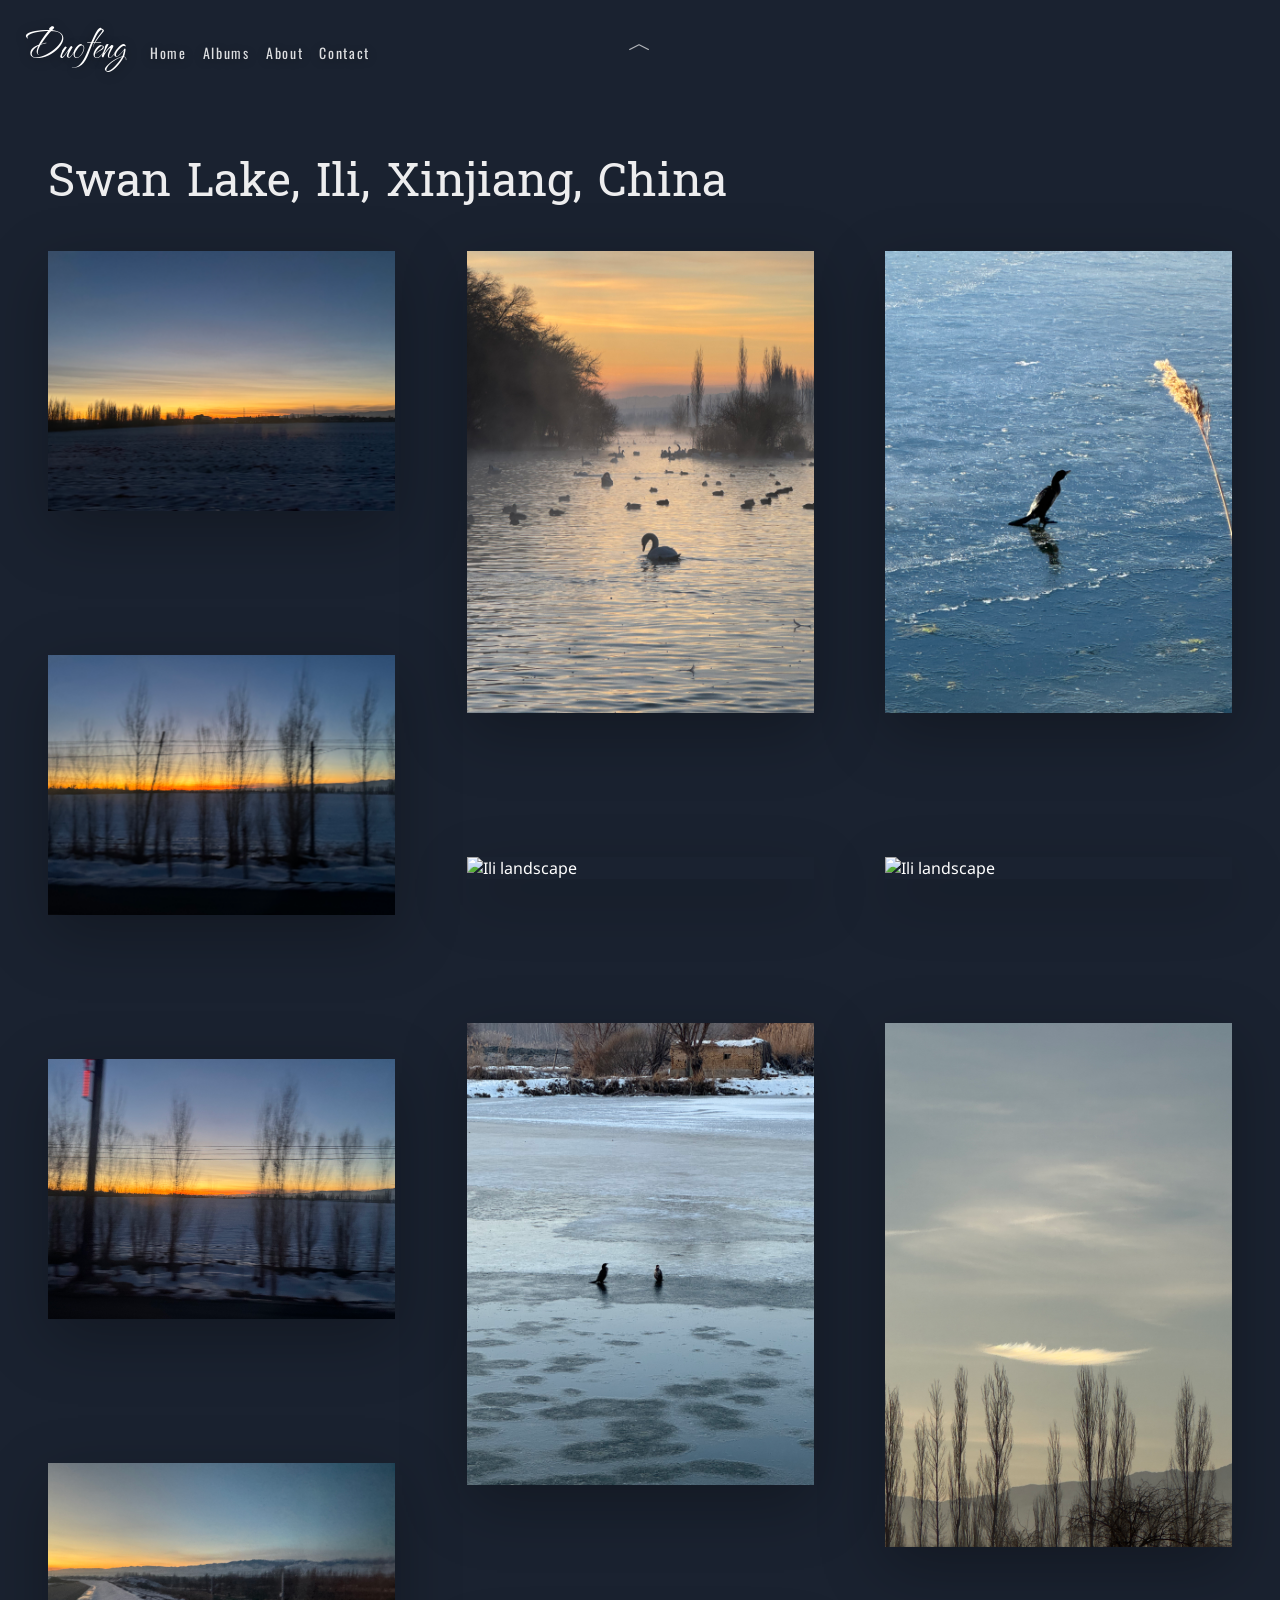
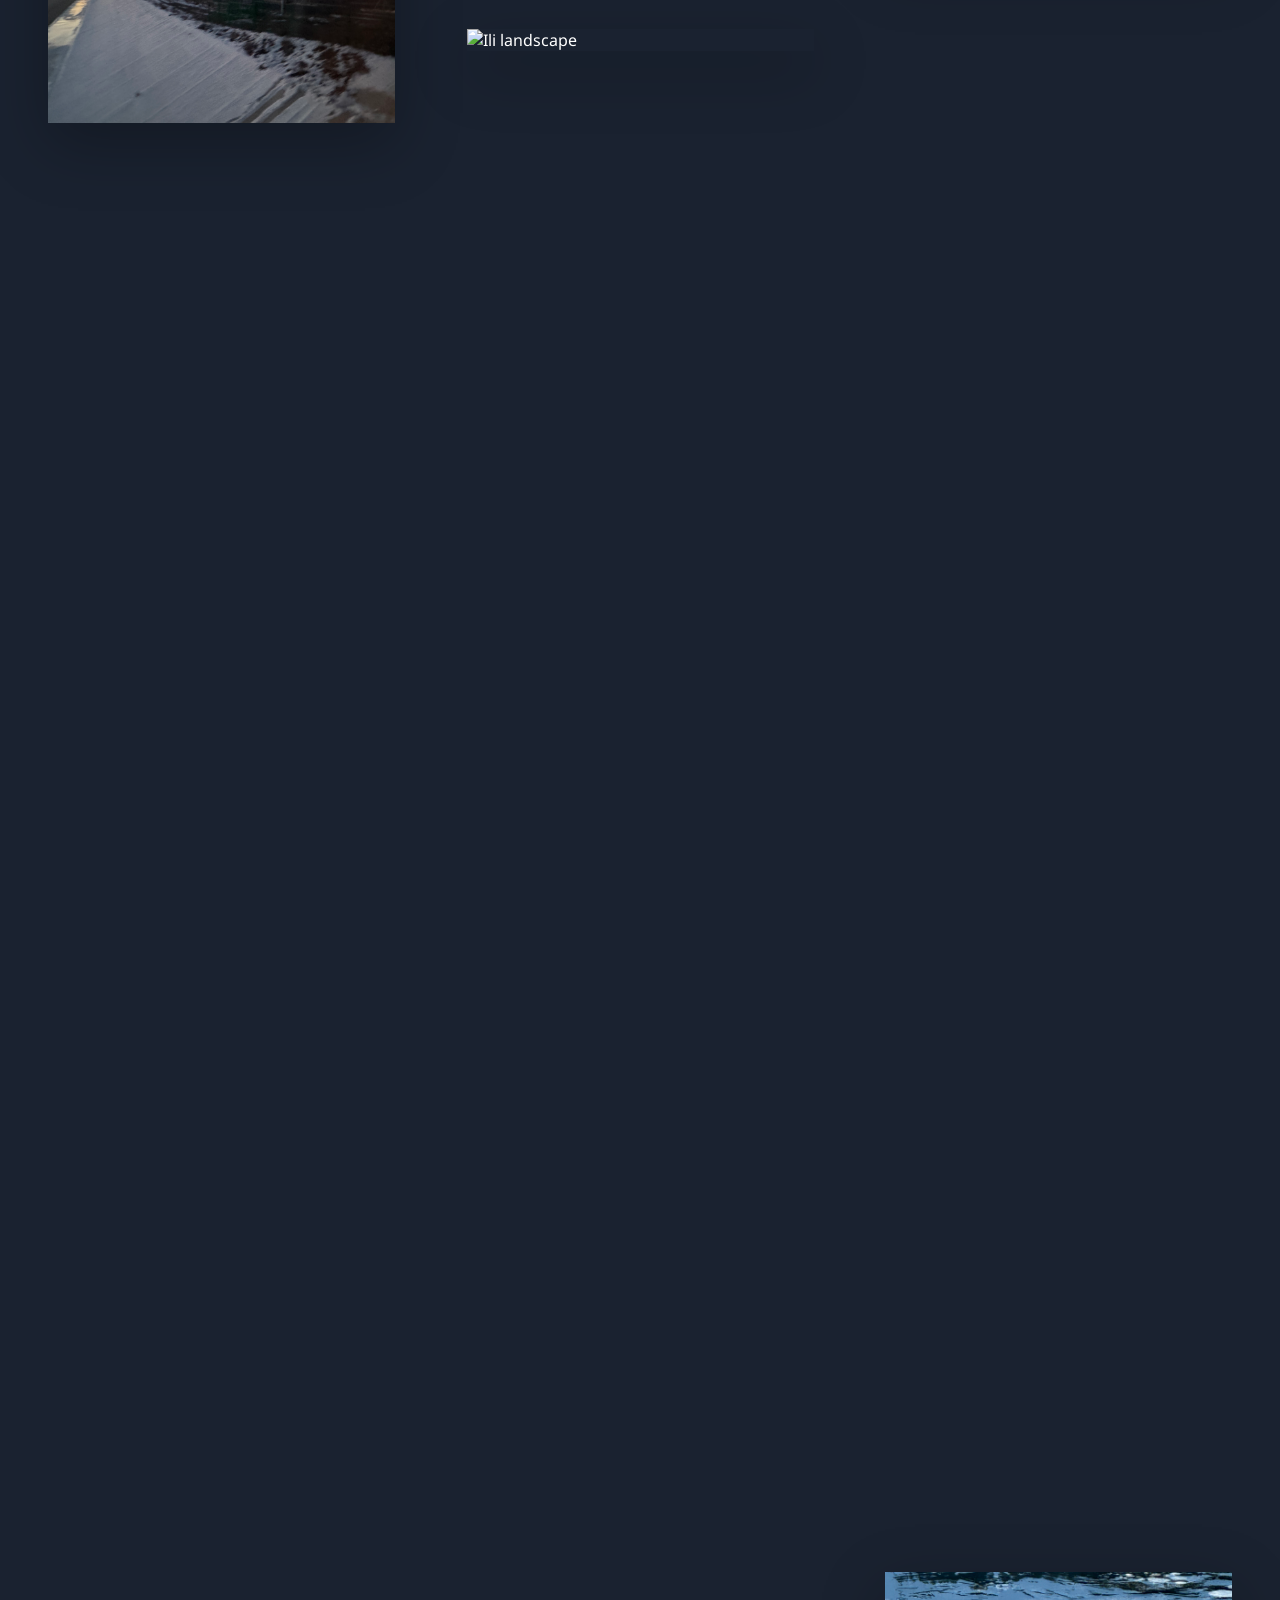
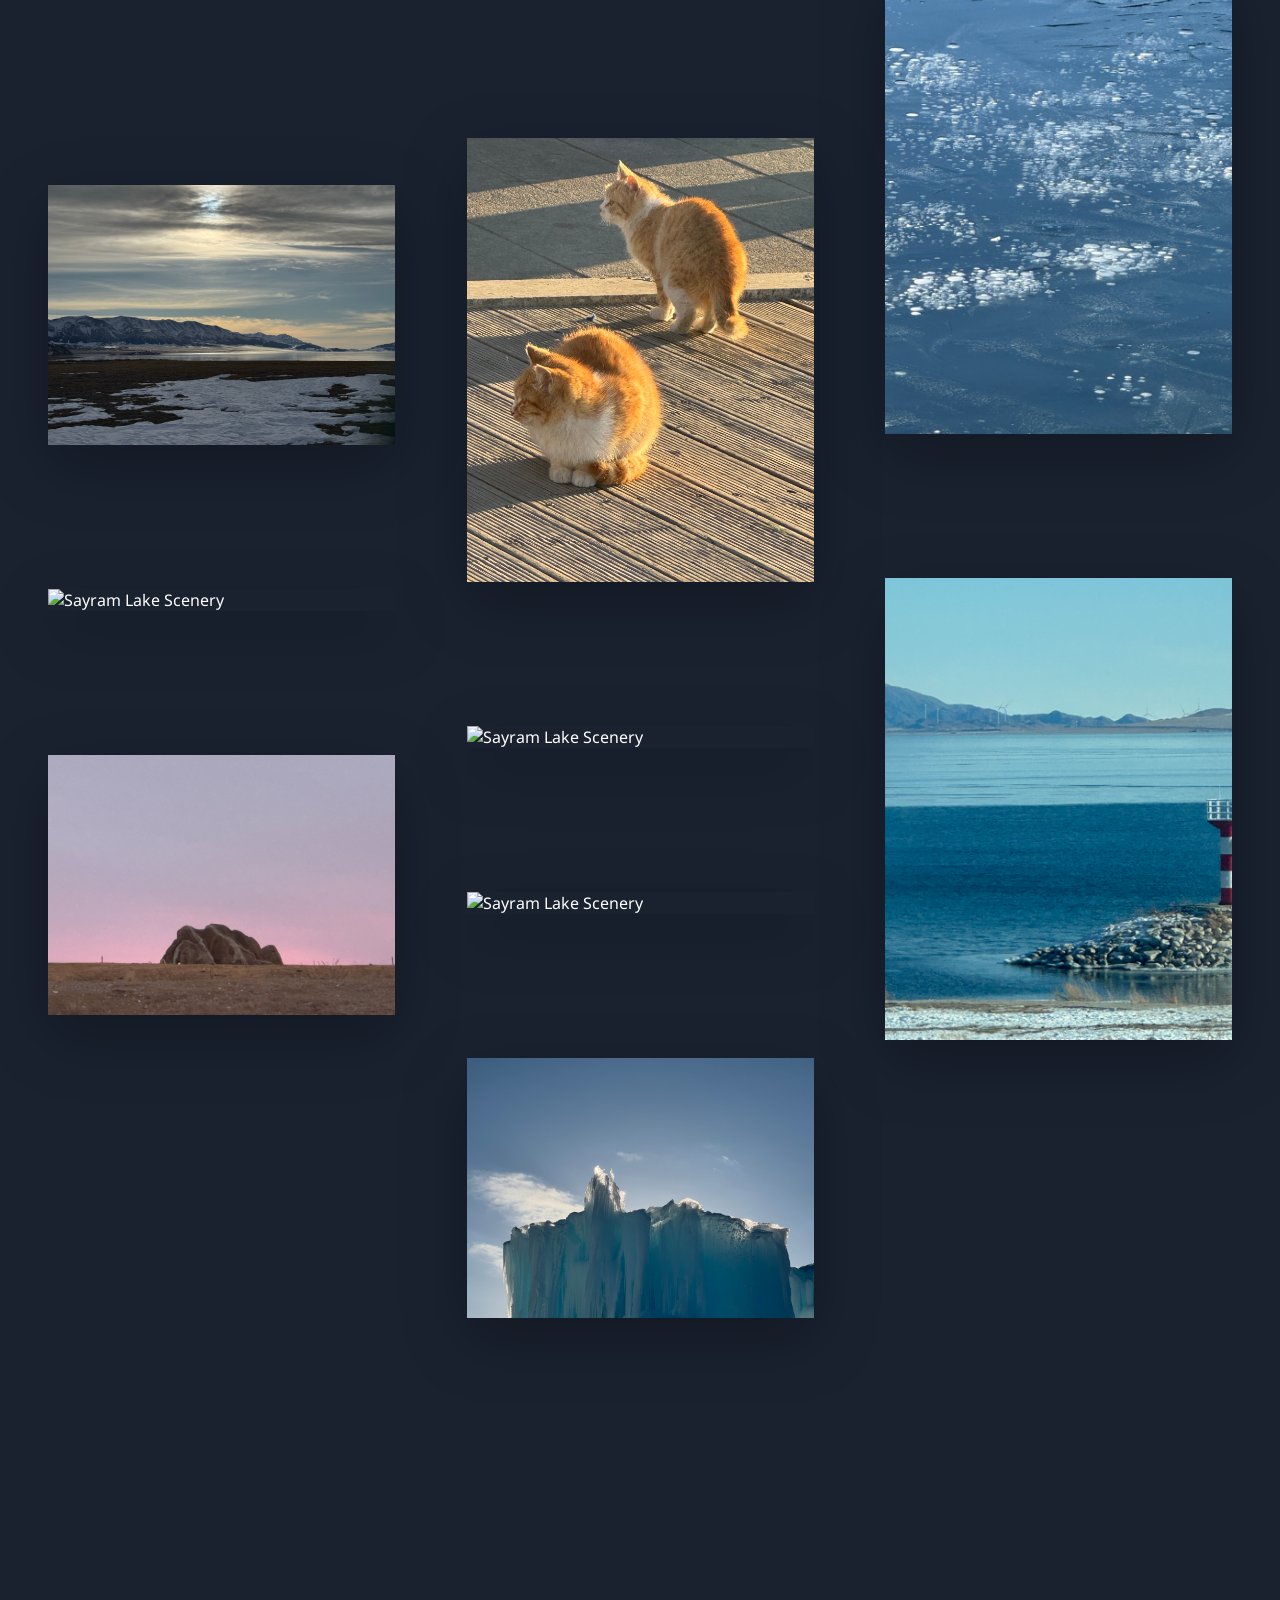
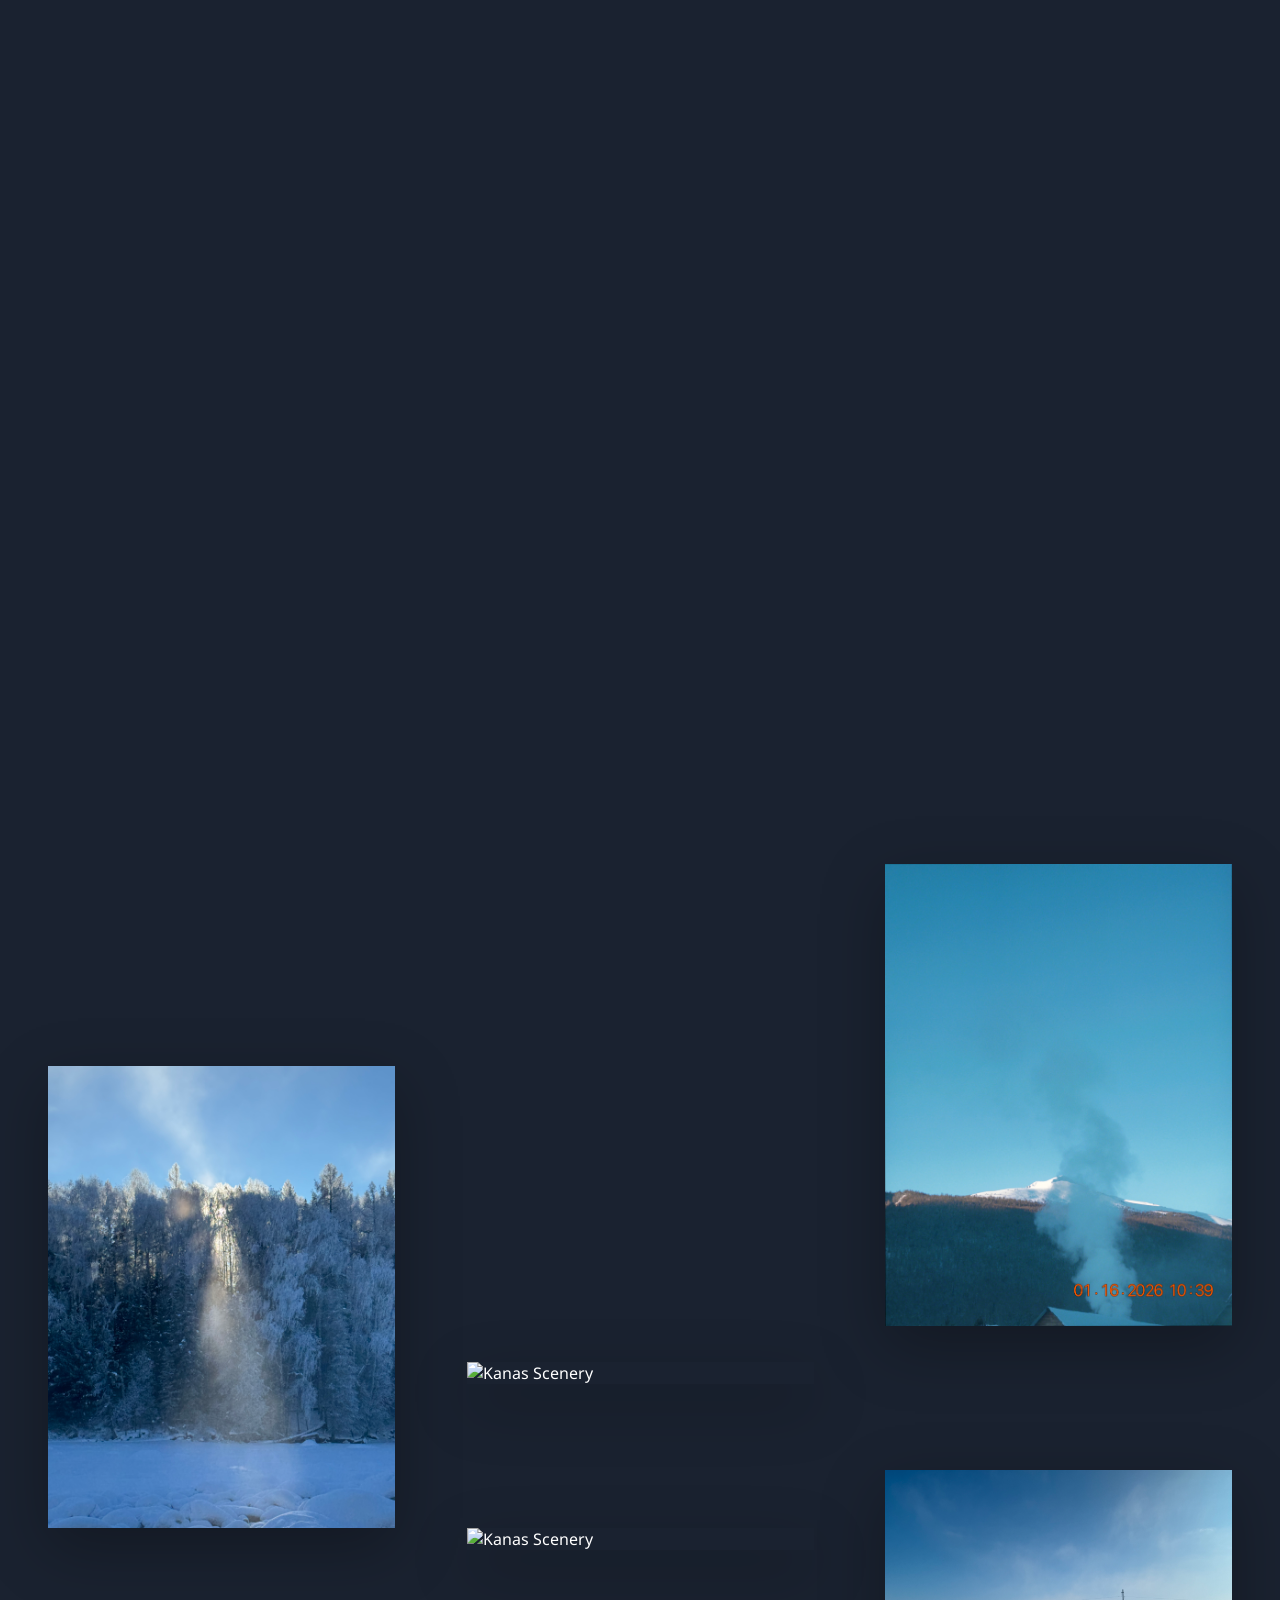
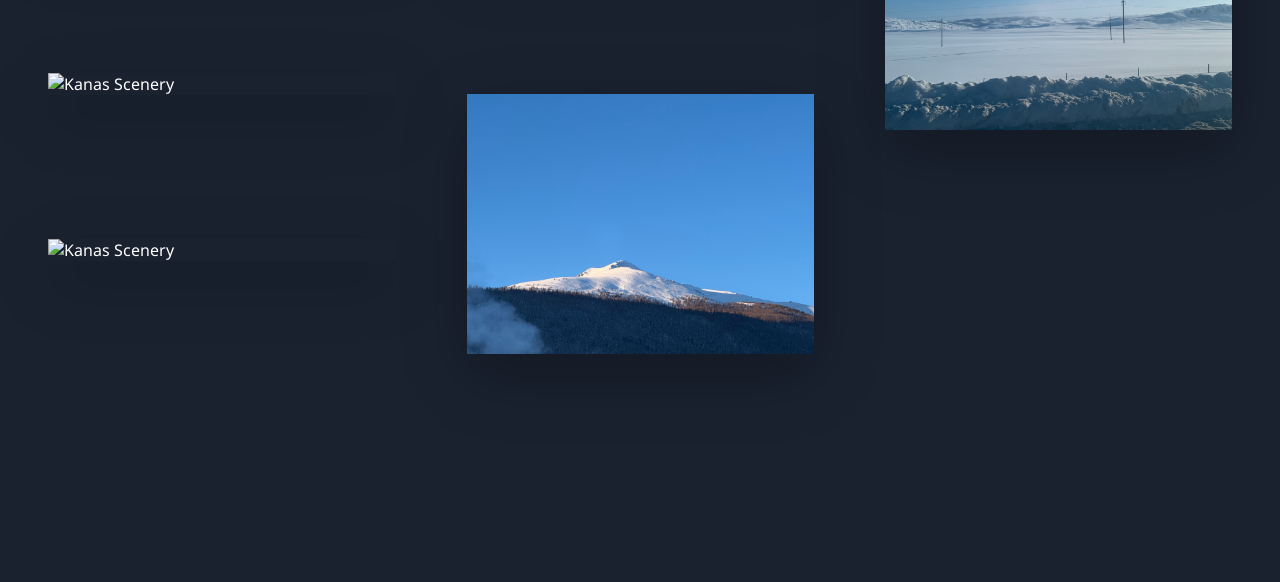
==== location.html @ a826bd67 "first commit" ====
<!DOCTYPE html>
<html lang="en">
<head>
  <meta charset="UTF-8" />
  <meta name="viewport" content="width=device-width, initial-scale=1.0" />
  <title>Location-based Album</title>

  <!-- Fonts -->
  <link rel="preconnect" href="https://fonts.googleapis.com">
  <link rel="preconnect" href="https://fonts.gstatic.com" crossorigin>
  <link href="https://fonts.googleapis.com/css2?family=Gravitas+One&family=Noto+Sans:ital,wght@0,100..900;1,100..900&family=Oswald:wght@200..700&family=Suwannaphum:wght@300;400;700&family=The+Nautigal:wght@400;700&display=swap" rel="stylesheet">

  <!-- CSS -->
  <link rel="stylesheet" href="css/location.css">
</head>

<body class="location-page">

  <!-- Header -->
  <header id="siteHeader">
    <h1 class="logo">
      <a href="index.html">Duofeng</a>
    </h1>

    <nav class="nav" id="nov">
      <a href="index.html">Home</a>

      <div class="nav-item has-dropdown">
        <a href="albums-scenery.html" class="dropdown-toggle" aria-haspopup="true" aria-expanded="false">
          Albums
        </a>
        <div class="dropdown-menu" role="menu">
          <a href="scenery.html" role="menuitem">Scenery-based</a>
          <a href="location.html" role="menuitem">Location-based</a>
        </div>
      </div>

      <a href="about.html">About</a>
      <a href="about.html#contact">Contact</a>
    </nav>

    <!-- Back to top -->
    <button id="backToTop" class="back-to-top" aria-label="Back to top">
        ︿
    </button>

    <!-- Mobile hamburger -->
    <button class="hamburger" id="menuBtn" aria-label="Open menu" aria-expanded="false">
      <span></span><span></span><span></span>
    </button>

    <div class="mobileMenu" id="mobileMenu">
      <a href="index.html">Home</a>
      <a href="scenery.html">Scenery-based Album</a>
      <a href="location.html" class="active">Location-based Album</a>
      <a href="about.html">About</a>
      <a href="about.html#contact">Contact</a>
    </div>
  </header>

  <!-- Main -->
  <main class="location-content">

    <!-- Location 1 -->
    <section class="location-group">
      <h2 class="location-heading reveal">Swan Lake, Ili, Xinjiang, China</h2>

      <div class="location-grid">
        <figure class="location-card reveal">
          <img src="sl/sl0.jpg" alt="Ili landscape">
        </figure>

        <figure class="location-card reveal">
          <img src="sl/sl1.jpg" alt="Ili landscape">
        </figure>

        <figure class="location-card reveal">
          <img src="sl/sl2.jpg" alt="Ili landscape">
        </figure>

        <figure class="location-card reveal">
          <img src="sl/sl3.jpg" alt="Ili landscape">
        </figure>

        <figure class="location-card reveal">
          <img src="sl/sl4.jpg" alt="Ili landscape">
        </figure>

        <figure class="location-card reveal">
          <img src="sl/sl5.jpg" alt="Ili landscape">
        </figure>

        <figure class="location-card reveal">
          <img src="sl/sl6.jpg" alt="Ili landscape">
        </figure>

        <figure class="location-card reveal">
          <img src="sl/sl7.jpg" alt="Ili landscape">
        </figure>

        <figure class="location-card reveal">
          <img src="sl/sl8.jpg" alt="Ili landscape">
        </figure>

        <figure class="location-card reveal">
          <img src="sl/sl9.jpg" alt="Ili landscape">
        </figure>

        <figure class="location-card reveal">
          <img src="sl/sl10.jpg" alt="Ili landscape">
        </figure>
      </div>
    </section>

    <!-- Location 2 -->
    <section class="location-group">
      <h2 class="location-heading reveal">Sayram Lake, Bole, Xinjiang, China</h2>

      <div class="location-grid">
        <figure class="location-card reveal">
          <img src="sayram/s0.jpg" alt="Sayram Lake Scenery">
        </figure>

        <figure class="location-card reveal">
          <img src="sayram/s1.jpg" alt="Sayram Lake Scenery">
        </figure>

        <figure class="location-card reveal">
          <img src="sayram/s2.jpg" alt="Sayram Lake Scenery">
        </figure>

        <figure class="location-card reveal">
          <img src="sayram/s3.jpg" alt="Sayram Lake Scenery">
        </figure>

        <figure class="location-card reveal">
          <img src="sayram/s4.jpg" alt="Sayram Lake Scenery">
        </figure>

        <figure class="location-card reveal">
          <img src="sayram/s5.jpg" alt="Sayram Lake Scenery">
        </figure>

        <figure class="location-card reveal">
          <img src="sayram/s6.jpg" alt="Sayram Lake Scenery">
        </figure>

        <figure class="location-card reveal">
          <img src="sayram/s7.jpg" alt="Sayram Lake Scenery">
        </figure>

        <figure class="location-card reveal">
          <img src="sayram/s8.jpg" alt="Sayram Lake Scenery">
        </figure>

        <figure class="location-card reveal">
          <img src="sayram/s9.jpg" alt="Sayram Lake Scenery">
        </figure>

        <figure class="location-card reveal">
          <img src="sayram/s10.jpg" alt="Sayram Lake Scenery">
        </figure>

        <figure class="location-card reveal">
          <img src="sayram/s11.jpg" alt="Sayram Lake Scenery">
        </figure>

        <figure class="location-card reveal">
          <img src="sayram/s12.jpg" alt="Sayram Lake Scenery">
        </figure>

        <figure class="location-card reveal">
          <img src="sayram/s13.jpg" alt="Sayram Lake Scenery">
        </figure>

        <figure class="location-card reveal">
          <img src="sayram/s14.jpg" alt="Sayram Lake Scenery">
        </figure>

        <figure class="location-card reveal">
          <img src="sayram/s15.jpg" alt="Sayram Lake Scenery">
        </figure>

        <figure class="location-card reveal">
          <img src="sayram/s16.jpg" alt="Sayram Lake Scenery">
        </figure>

        <figure class="location-card reveal">
          <img src="sayram/s17.jpg" alt="Sayram Lake Scenery">
        </figure>

        <figure class="location-card reveal">
          <img src="sayram/s18.jpg" alt="Sayram Lake Scenery">
        </figure>

        <figure class="location-card reveal">
          <img src="sayram/s19.jpg" alt="Sayram Lake Scenery">
        </figure>

      </div>
    </section>

    <!-- Location 3 -->
    <section class="location-group">
      <h2 class="location-heading reveal">Hemu Scenic Area, Altay, Xinjiang, China</h2>

      <div class="location-grid">
        <figure class="location-card reveal">
          <img src="hemu/h0.jpg" alt="Hemu Scenery">
        </figure>

        <figure class="location-card reveal">
          <img src="hemu/h1.jpg" alt="Hemu Scenery">
        </figure>

        <figure class="location-card reveal">
          <img src="hemu/h2.jpg" alt="Hemu Scenery">
        </figure>

        <figure class="location-card reveal">
          <img src="hemu/h3.jpg" alt="Hemu Scenery">
        </figure>

        <figure class="location-card reveal">
          <img src="hemu/h4.jpg" alt="Hemu Scenery">
        </figure>

        <figure class="location-card reveal">
          <img src="hemu/h5.jpg" alt="Hemu Scenery">
        </figure>

        <figure class="location-card reveal">
          <img src="hemu/h6.jpg" alt="Hemu Scenery">
        </figure>

        <figure class="location-card reveal">
          <img src="hemu/h7.jpg" alt="Hemu Scenery">
        </figure>

        <figure class="location-card reveal">
          <img src="hemu/h8.jpg" alt="Hemu Scenery">
        </figure>

        <figure class="location-card reveal">
          <img src="hemu/h9.jpg" alt="Hemu Scenery">
        </figure>

        <figure class="location-card reveal">
          <img src="hemu/h10.jpg" alt="Hemu Scenery">
        </figure>

        <figure class="location-card reveal">
          <img src="hemu/h11.jpg" alt="Hemu Scenery">
        </figure>

        <figure class="location-card reveal">
          <img src="hemu/h12.jpg" alt="Hemu Scenery">
        </figure>

        <figure class="location-card reveal">
          <img src="hemu/h13.jpg" alt="Hemu Scenery">
        </figure>

        <figure class="location-card reveal">
          <img src="hemu/h14.jpg" alt="Hemu Scenery">
        </figure>

      </div>
    </section>

    <!-- Location 4 -->
    <section class="location-group">
      <h2 class="location-heading reveal">Kanas Scenic Area, Altay, Xinjiang, China</h2>

      <div class="location-grid">
        <figure class="location-card reveal">
          <img src="k/k0.jpg" alt="Kanas Scenery">
        </figure>

        <figure class="location-card reveal">
          <img src="k/k1.jpg" alt="Kanas Scenery">
        </figure>

        <figure class="location-card reveal">
          <img src="k/k2.jpg" alt="Kanas Scenery">
        </figure>

        <figure class="location-card reveal">
          <img src="k/k3.jpg" alt="Kanas Scenery">
        </figure>

        <figure class="location-card reveal">
          <img src="k/k4.jpg" alt="Kanas Scenery">
        </figure>

        <figure class="location-card reveal">
          <img src="k/k5.jpg" alt="Kanas Scenery">
        </figure>

        <figure class="location-card reveal">
          <img src="k/k6.jpg" alt="Kanas Scenery">
        </figure>

        <figure class="location-card reveal">
          <img src="k/k7.jpg" alt="Kanas Scenery">
        </figure>

        <figure class="location-card reveal">
          <img src="k/k8.jpg" alt="Kanas Scenery">
        </figure>

        <figure class="location-card reveal">
          <img src="k/k9.jpg" alt="Kanas Scenery">
        </figure>

        <figure class="location-card reveal">
          <img src="k/k10.jpg" alt="Kanas Scenery">
        </figure>

        <figure class="location-card reveal">
          <img src="k/k11.jpg" alt="Kanas Scenery">
        </figure>

        <figure class="location-card reveal">
          <img src="k/k12.jpg" alt="Kanas Scenery">
        </figure>

        <figure class="location-card reveal">
          <img src="k/k13.jpg" alt="Kanas Scenery">
        </figure>

        <figure class="location-card reveal">
          <img src="k/k14.jpg" alt="Kanas Scenery">
        </figure>

        <figure class="location-card reveal">
          <img src="k/k15.jpg" alt="Kanas Scenery">
        </figure>

        <figure class="location-card reveal">
          <img src="k/k16.jpg" alt="Kanas Scenery">
        </figure>

        <figure class="location-card reveal">
          <img src="k/k17.jpg" alt="Kanas Scenery">
        </figure>

        <figure class="location-card reveal">
          <img src="k/k18.jpg" alt="Kanas Scenery">
        </figure>

        <figure class="location-card reveal">
          <img src="k/k19.jpg" alt="Kanas Scenery">
        </figure>

      </div>
    </section>

  </main>

  <script>
    // Albums dropdown (desktop click)
    const albumsToggle = document.querySelector("#nov .has-dropdown .dropdown-toggle");
    const albumsItem = document.querySelector("#nov .has-dropdown");

    if (albumsToggle && albumsItem){
      albumsToggle.addEventListener("click", (e) => {
        e.preventDefault();
        e.stopPropagation();
        albumsItem.classList.toggle("open");
        albumsToggle.setAttribute(
          "aria-expanded",
          albumsItem.classList.contains("open") ? "true" : "false"
        );
      });

      const menu = albumsItem.querySelector(".dropdown-menu");
      if (menu) menu.addEventListener("click", (e) => e.stopPropagation());

      document.addEventListener("click", () => {
        albumsItem.classList.remove("open");
        albumsToggle.setAttribute("aria-expanded", "false");
      });

      document.addEventListener("keydown", (e) => {
        if (e.key === "Escape"){
          albumsItem.classList.remove("open");
          albumsToggle.setAttribute("aria-expanded", "false");
        }
      });

      const header = document.getElementById("siteHeader");

        let lastScroll = window.scrollY;

        window.addEventListener("scroll", () => {

        const currentScroll = window.scrollY;

        if(currentScroll > lastScroll && currentScroll > 80){
            header.classList.add("is-hidden");
        }else{
            header.classList.remove("is-hidden");
        }

        lastScroll = currentScroll;

        });
    }

    // Mobile hamburger
    const menuBtn = document.getElementById("menuBtn");
    const mobileMenu = document.getElementById("mobileMenu");

    function closeMobileMenu(){
      if (!mobileMenu) return;
      mobileMenu.classList.remove("is-open");
      if (menuBtn) menuBtn.setAttribute("aria-expanded", "false");
    }

    if (menuBtn && mobileMenu){
      menuBtn.addEventListener("click", (e) => {
        e.stopPropagation();
        const open = mobileMenu.classList.toggle("is-open");
        menuBtn.setAttribute("aria-expanded", open ? "true" : "false");
      });

      mobileMenu.addEventListener("click", (e) => e.stopPropagation());

      document.addEventListener("click", closeMobileMenu);

      document.addEventListener("keydown", (e) => {
        if (e.key === "Escape") closeMobileMenu();
      });
    }

    // Reveal on scroll
    const reveals = document.querySelectorAll(".reveal");

    const observer = new IntersectionObserver((entries) => {
      entries.forEach(entry => {
        if (entry.isIntersecting){
          entry.target.classList.add("is-visible");
          observer.unobserve(entry.target);
        }
      });
    }, {
      threshold: 0.12
    });

    reveals.forEach(item => observer.observe(item));

    // Mobile: hide header on scroll down, show on scroll up
    const header = document.getElementById("siteHeader");
    let lastY = window.scrollY;
    let ticking = false;

    function handleScroll(){
      const isMobile = window.matchMedia("(max-width: 768px)").matches;
      if (!isMobile || !header) return;

      const y = window.scrollY;
      const goingDown = y > lastY;

      if (goingDown && y > 20){
        header.classList.add("is-hidden");
        closeMobileMenu();
      } else {
        header.classList.remove("is-hidden");
      }

      lastY = y;
    }

    window.addEventListener("scroll", () => {
      if (!ticking){
        window.requestAnimationFrame(() => {
          handleScroll();
          ticking = false;
        });
        ticking = true;
      }
    }, { passive: true });

    const backToTopBtn = document.getElementById("backToTop");

    if (backToTopBtn){
    backToTopBtn.addEventListener("click", () => {
        window.scrollTo({
        top: 0,
        behavior: "smooth"
        });
    });
    }
  </script>

</body>
</html>
---- css/location.css ----
/* RESET */
*{
  margin:0;
  padding:0;
  box-sizing:border-box;
}

html, body{
  height:100%;
}

html{
  scroll-behavior:smooth;
}

/* PAGE */
body.location-page{
  background:#1a2230;
  color:#fff;
  font-family:"Noto Sans", sans-serif;
}

/* HEADER */
#siteHeader{
  position: fixed;
  top: 0;
  left: 0;
  right: 0;
  z-index: 20;

  display: flex;
  align-items: center;
  gap: 24px;

  padding: 24px 24px 18px 24px;   
  background: #1a2230;

  color:#fff;
  text-shadow:0 2px 12px rgba(0,0,0,.45);

  transition: transform .35s ease, opacity .35s ease;

  position: fixed;
}

#siteHeader.is-hidden{
  transform: translateY(-120%);
  opacity: 0;
  pointer-events: none;
}

.logo{
  font-family:"The Nautigal", cursive;
  font-size:44px;
  font-weight:400;
  line-height:1;
}

.logo a{
  color: inherit;
  text-decoration: none;
}

#nov{
  display:flex;
  gap:16px;
  font-family:"Oswald", sans-serif;
  font-size:14px;
  letter-spacing:.12em;
  transform: translateY(6px);
  align-items:center;
}

#nov a{
  color:#fff;
  text-decoration:none;
  opacity:.85;
  text-shadow:0 2px 12px rgba(0,0,0,.45);
}

#nov a:hover{
  opacity:1;
  text-decoration:underline;
}


.back-to-top{
  position: absolute;
  left: 50%;
  top: 50%;
  transform: translate(-50%, -50%);

  background: transparent;
  border: none;
  color: rgba(255,255,255,.88);

  font-size: 24px;
  line-height: 1;
  cursor: pointer;

  opacity: .75;
  transition: opacity .25s ease, transform .25s ease;
}

.back-to-top:hover{
  opacity: 1;
  transform: translate(-50%, -50%) translateY(-2px);
}




/* dropdown */
#nov .nav-item{
  position:relative;
}

#nov .dropdown-menu{
  display:none;
  position:absolute;
  top:calc(100% + 10px);
  left:0;

  min-width:190px;
  padding:10px 12px;
  border-radius:14px;

  background:rgba(0,0,0,.45);
  backdrop-filter:blur(10px);
  box-shadow:0 10px 30px rgba(0,0,0,.35);

  z-index:50;
}

#nov .dropdown-menu a{
  display:block;
  padding:10px 8px;
  color:rgba(255,255,255,.92);
  text-decoration:none;
  font-family:"Oswald", sans-serif;
  letter-spacing:.08em;
  font-size:14px;
}

#nov .dropdown-menu a:hover{
  text-decoration:underline;
}

#nov .has-dropdown.open .dropdown-menu{
  display:block;
}

/* MAIN CONTENT */
.location-content{
  width:min(1400px, calc(100% - 96px));
  margin:0 auto;
  padding-top:140px;
  padding-bottom:90px;
}

.location-group{
  margin-bottom:100px;
}

.location-heading{
  font-family:"Suwannaphum", serif;
  font-size:46px;
  font-weight:400;
  color:rgba(255,255,255,.92);
  margin-bottom:28px;
}

/* grid */
.location-grid{
  column-count: 3;
  column-gap: 72px;
}

.location-card{
  break-inside: avoid;
  margin-bottom: 144px;
  width: 100%;
}

.location-card img{
  width: 100%;
  height: auto;
  display: block;
  box-shadow: 0 20px 60px rgba(0,0,0,.28);
}

/* REVEAL ANIMATION */
.reveal{
  opacity:0;
  transform:translateY(28px);
  transition: opacity .75s ease, transform .75s ease;
  will-change:opacity, transform;
}

.reveal.is-visible{
  opacity:1;
  transform:translateY(0);
}

/* MOBILE MENU*/
.hamburger{
  display:none;
}

.mobileMenu{
  display:none;
}

/* MOBILE */
@media (max-width:768px){

  #siteHeader{
    top:0;
    left:0;
    right:0;
    padding:16px 18px;
    background:#1a2230;

    display:flex;
    justify-content:space-between;
    align-items:center;

    z-index:50;
  }

  #nov{
    display:none;
  }

  .hamburger{
    display:flex;
    flex-direction:column;
    justify-content:center;
    align-items:center;

    width:44px;
    height:44px;
    background:transparent;
    border:0;
    padding:0;
    margin:0;
    cursor:pointer;
    flex-shrink:0;
  }

  .hamburger span{
    display:block;
    width:28px;
    height:2px;
    margin:5px 0;
    background:rgba(255,255,255,.92);
    border-radius:2px;
  }

  .mobileMenu{
    position:absolute;
    top:76px;
    right:18px;

    min-width:220px;
    padding:14px 16px;
    border-radius:18px;

    background:rgba(0,0,0,.48);
    backdrop-filter:blur(10px);
    box-shadow:0 10px 30px rgba(0,0,0,.35);

    display:none;
    z-index:40;
  }

  .mobileMenu.is-open{
    display:block;
  }

  .mobileMenu a{
    display:block;
    padding:12px 8px;
    color:rgba(255,255,255,.92);
    text-decoration:none;
    font-family:"Oswald", sans-serif;
    letter-spacing:.08em;
    font-size:14px;
  }

  .location-content{
    width:min(88vw, 540px);
    padding-top:110px;
    padding-bottom:64px;
  }

  .location-group{
    margin-bottom:72px;
  }

  .location-heading{
    font-size:34px;
    margin-bottom:18px;
  }

  .location-grid{
  column-count: 1;
  column-gap: 0;
}

.location-card{
  margin-bottom: 24px;
}

  .location-card img{
    box-shadow:0 14px 40px rgba(0,0,0,.24);
  }
}

/* REDUCED MOTION */
@media (prefers-reduced-motion: reduce){
  .reveal{
    opacity:1 !important;
    transform:none !important;
    transition:none !important;
  }
}
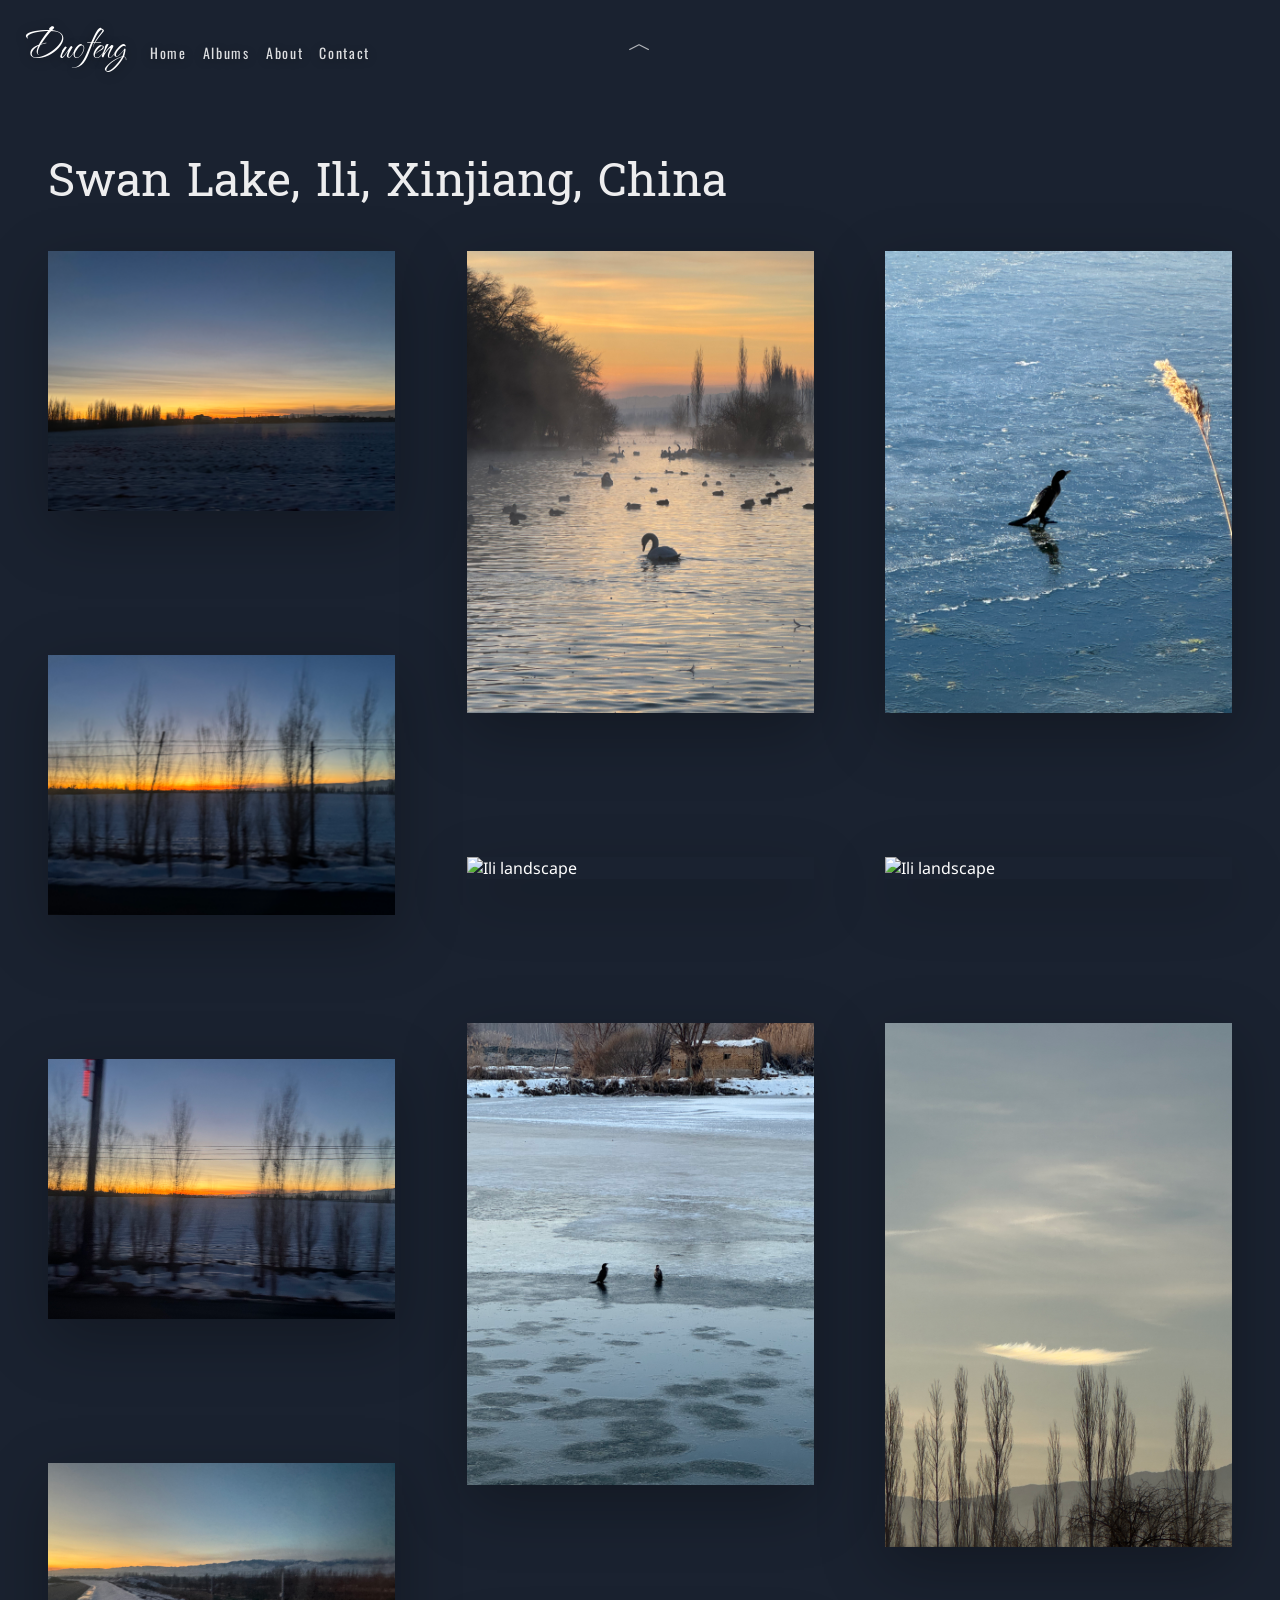
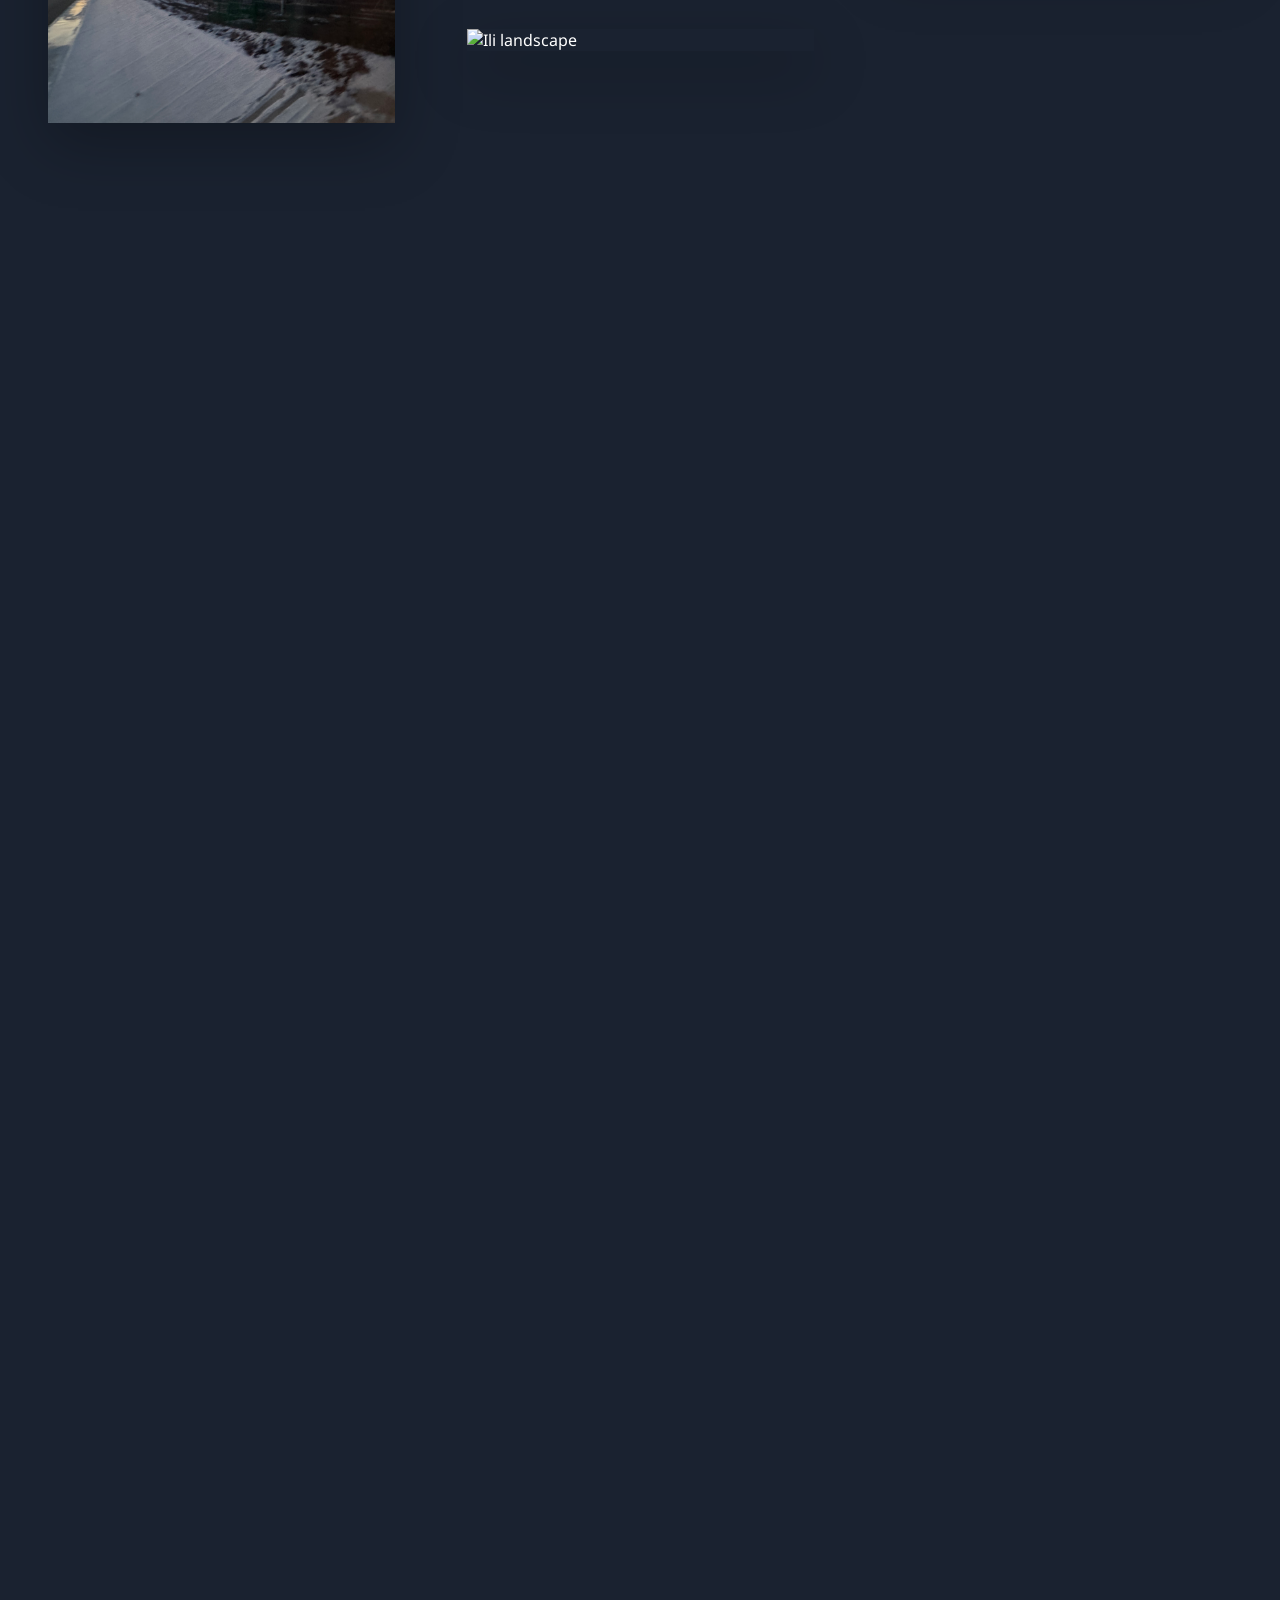
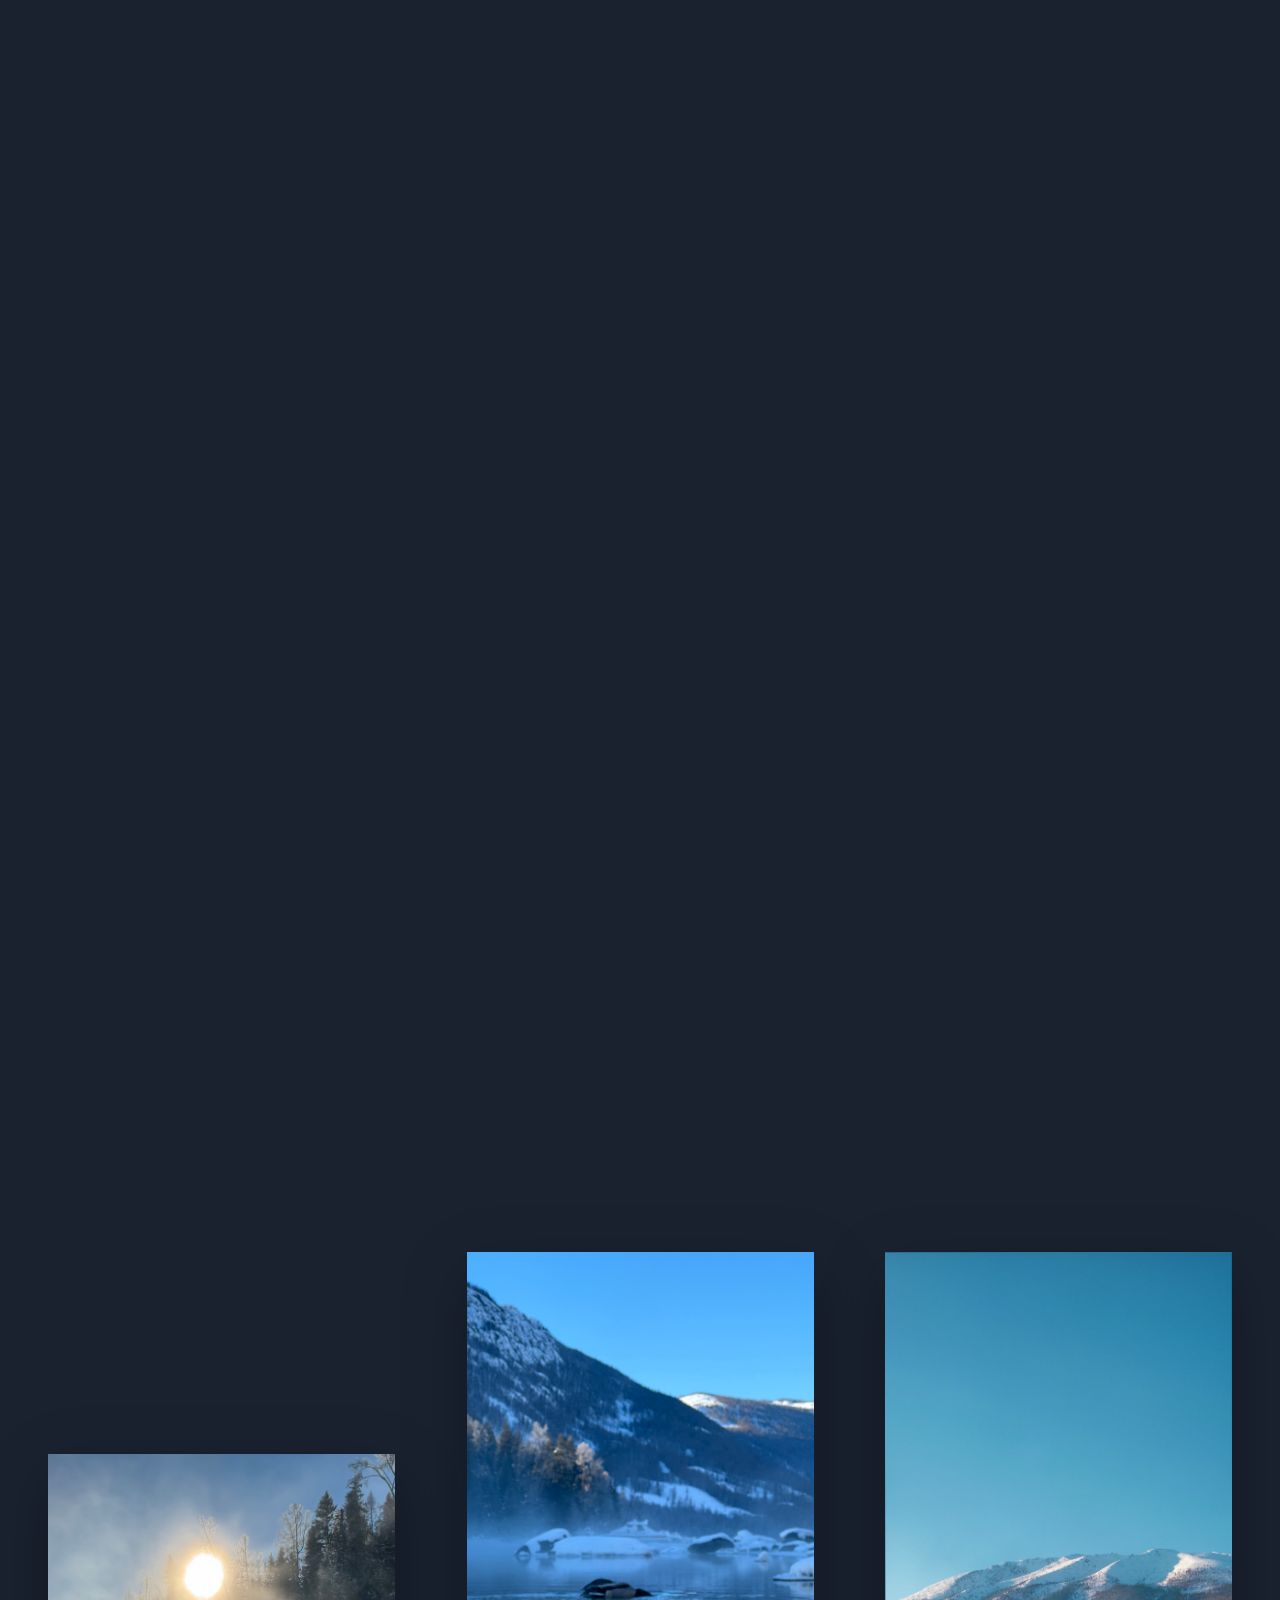
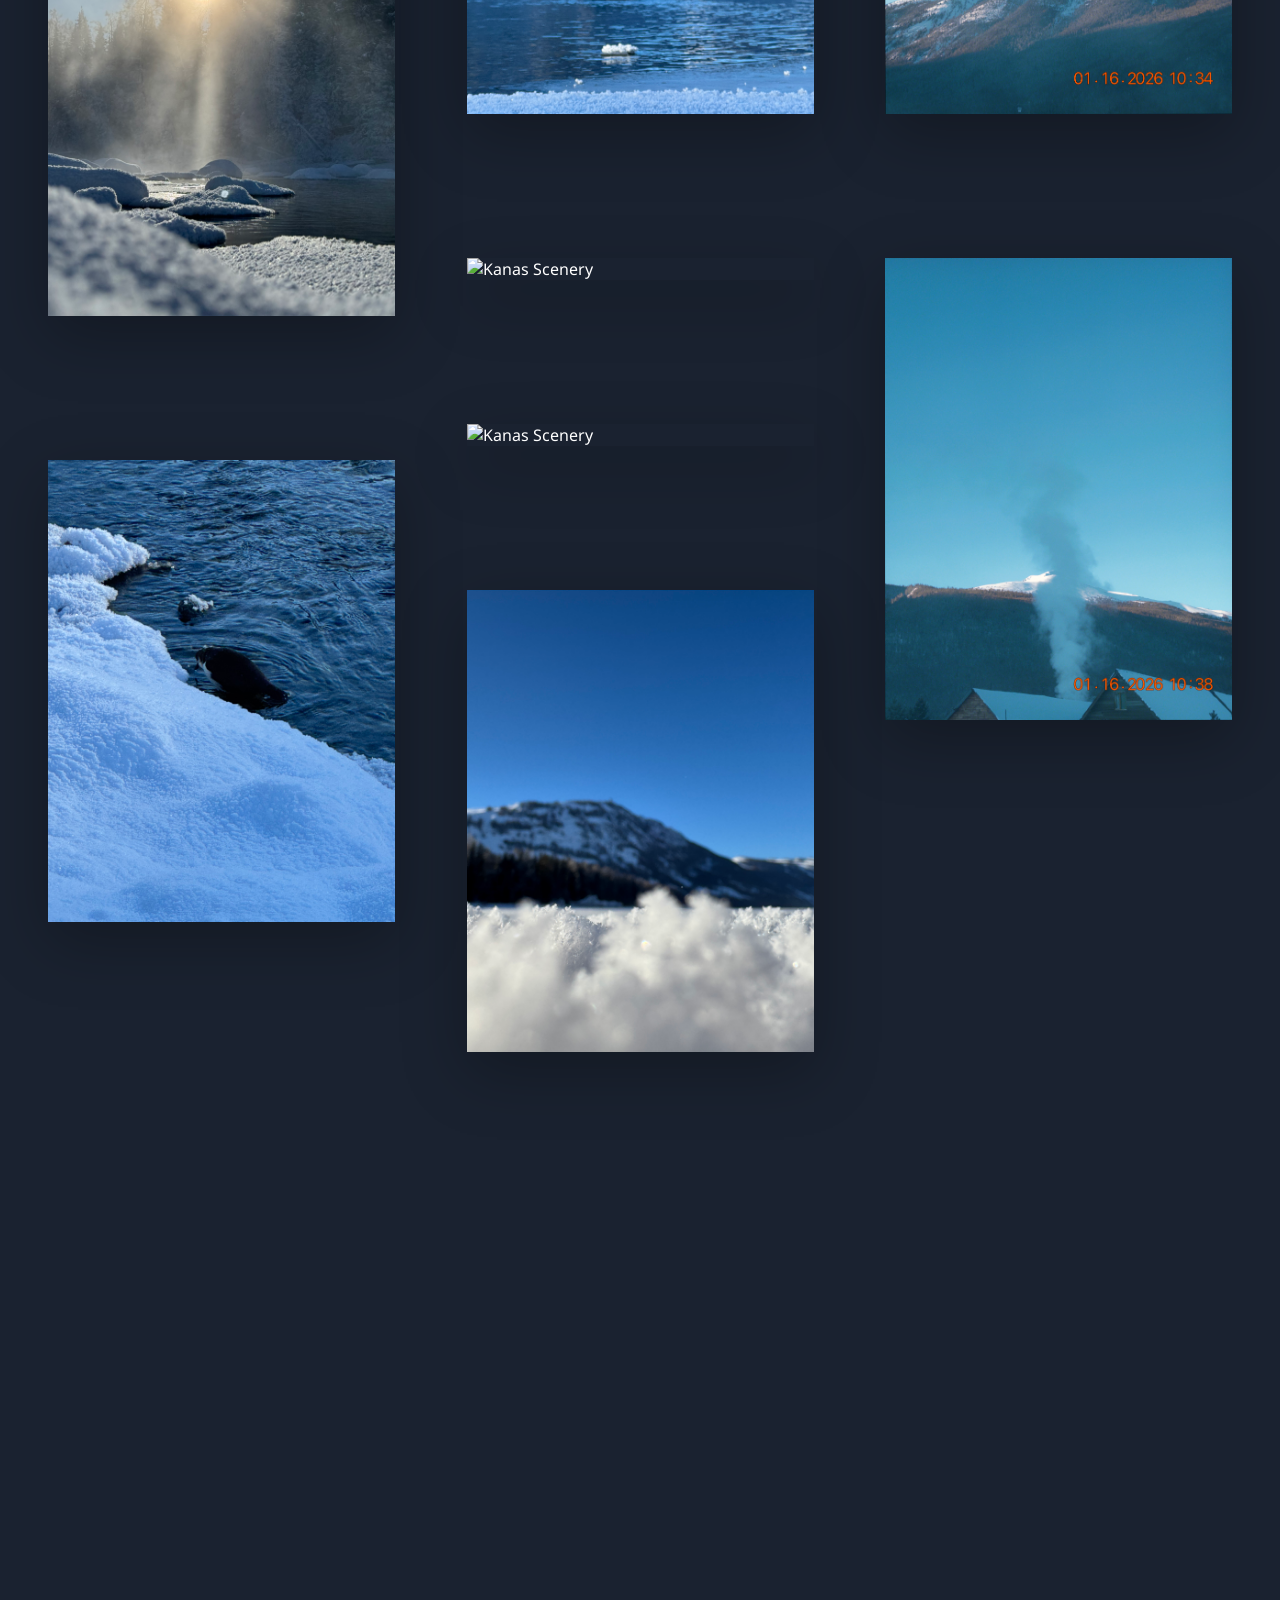
==== commit 009efa41: "update website" ====
--- a/location.html
+++ b/location.html
@@ -83,7 +83,7 @@
         </figure>
 
         <figure class="location-card reveal">
-          <img src="sl/sl4.jpg" alt="Ili landscape">
+          <img src="sl/sl4.jpg" alt="Ili landscape" loading="lazy">
         </figure>
 
         <figure class="location-card reveal">
@@ -95,7 +95,7 @@
         </figure>
 
         <figure class="location-card reveal">
-          <img src="sl/sl7.jpg" alt="Ili landscape">
+          <img src="sl/sl7.jpg" alt="Ili landscape" loading="lazy">
         </figure>
 
         <figure class="location-card reveal">
@@ -107,7 +107,7 @@
         </figure>
 
         <figure class="location-card reveal">
-          <img src="sl/sl10.jpg" alt="Ili landscape">
+          <img src="sl/sl10.jpg" alt="Ili landscape" loading="lazy">
         </figure>
       </div>
     </section>
@@ -118,83 +118,83 @@
 
       <div class="location-grid">
         <figure class="location-card reveal">
-          <img src="sayram/s0.jpg" alt="Sayram Lake Scenery">
-        </figure>
-
-        <figure class="location-card reveal">
-          <img src="sayram/s1.jpg" alt="Sayram Lake Scenery">
-        </figure>
-
-        <figure class="location-card reveal">
-          <img src="sayram/s2.jpg" alt="Sayram Lake Scenery">
-        </figure>
-
-        <figure class="location-card reveal">
-          <img src="sayram/s3.jpg" alt="Sayram Lake Scenery">
-        </figure>
-
-        <figure class="location-card reveal">
-          <img src="sayram/s4.jpg" alt="Sayram Lake Scenery">
-        </figure>
-
-        <figure class="location-card reveal">
-          <img src="sayram/s5.jpg" alt="Sayram Lake Scenery">
-        </figure>
-
-        <figure class="location-card reveal">
-          <img src="sayram/s6.jpg" alt="Sayram Lake Scenery">
-        </figure>
-
-        <figure class="location-card reveal">
-          <img src="sayram/s7.jpg" alt="Sayram Lake Scenery">
-        </figure>
-
-        <figure class="location-card reveal">
-          <img src="sayram/s8.jpg" alt="Sayram Lake Scenery">
-        </figure>
-
-        <figure class="location-card reveal">
-          <img src="sayram/s9.jpg" alt="Sayram Lake Scenery">
-        </figure>
-
-        <figure class="location-card reveal">
-          <img src="sayram/s10.jpg" alt="Sayram Lake Scenery">
-        </figure>
-
-        <figure class="location-card reveal">
-          <img src="sayram/s11.jpg" alt="Sayram Lake Scenery">
-        </figure>
-
-        <figure class="location-card reveal">
-          <img src="sayram/s12.jpg" alt="Sayram Lake Scenery">
-        </figure>
-
-        <figure class="location-card reveal">
-          <img src="sayram/s13.jpg" alt="Sayram Lake Scenery">
-        </figure>
-
-        <figure class="location-card reveal">
-          <img src="sayram/s14.jpg" alt="Sayram Lake Scenery">
-        </figure>
-
-        <figure class="location-card reveal">
-          <img src="sayram/s15.jpg" alt="Sayram Lake Scenery">
-        </figure>
-
-        <figure class="location-card reveal">
-          <img src="sayram/s16.jpg" alt="Sayram Lake Scenery">
-        </figure>
-
-        <figure class="location-card reveal">
-          <img src="sayram/s17.jpg" alt="Sayram Lake Scenery">
-        </figure>
-
-        <figure class="location-card reveal">
-          <img src="sayram/s18.jpg" alt="Sayram Lake Scenery">
-        </figure>
-
-        <figure class="location-card reveal">
-          <img src="sayram/s19.jpg" alt="Sayram Lake Scenery">
+          <img src="sayram/s0.jpg" alt="Sayram Lake Scenery" loading="lazy">
+        </figure>
+
+        <figure class="location-card reveal">
+          <img src="sayram/s1.jpg" alt="Sayram Lake Scenery" loading="lazy">
+        </figure>
+
+        <figure class="location-card reveal">
+          <img src="sayram/s2.jpg" alt="Sayram Lake Scenery" loading="lazy">
+        </figure>
+
+        <figure class="location-card reveal">
+          <img src="sayram/s3.jpg" alt="Sayram Lake Scenery" loading="lazy">
+        </figure>
+
+        <figure class="location-card reveal">
+          <img src="sayram/s4.jpg" alt="Sayram Lake Scenery" loading="lazy">
+        </figure>
+
+        <figure class="location-card reveal">
+          <img src="sayram/s5.jpg" alt="Sayram Lake Scenery" loading="lazy"> 
+        </figure>
+
+        <figure class="location-card reveal">
+          <img src="sayram/s6.jpg" alt="Sayram Lake Scenery" loading="lazy">
+        </figure>
+
+        <figure class="location-card reveal">
+          <img src="sayram/s7.jpg" alt="Sayram Lake Scenery" loading="lazy">
+        </figure>
+
+        <figure class="location-card reveal">
+          <img src="sayram/s8.jpg" alt="Sayram Lake Scenery" loading="lazy">
+        </figure>
+
+        <figure class="location-card reveal">
+          <img src="sayram/s9.jpg" alt="Sayram Lake Scenery" loading="lazy">
+        </figure>
+
+        <figure class="location-card reveal">
+          <img src="sayram/s10.jpg" alt="Sayram Lake Scenery" loading="lazy">
+        </figure>
+
+        <figure class="location-card reveal">
+          <img src="sayram/s11.jpg" alt="Sayram Lake Scenery" loading="lazy">
+        </figure>
+
+        <figure class="location-card reveal">
+          <img src="sayram/s12.jpg" alt="Sayram Lake Scenery" loading="lazy">
+        </figure>
+
+        <figure class="location-card reveal">
+          <img src="sayram/s13.jpg" alt="Sayram Lake Scenery" loading="lazy">
+        </figure>
+
+        <figure class="location-card reveal">
+          <img src="sayram/s14.jpg" alt="Sayram Lake Scenery" loading="lazy">
+        </figure>
+
+        <figure class="location-card reveal">
+          <img src="sayram/s15.jpg" alt="Sayram Lake Scenery" loading="lazy">
+        </figure>
+
+        <figure class="location-card reveal">
+          <img src="sayram/s16.jpg" alt="Sayram Lake Scenery" loading="lazy">
+        </figure>
+
+        <figure class="location-card reveal">
+          <img src="sayram/s17.jpg" alt="Sayram Lake Scenery" loading="lazy">
+        </figure>
+
+        <figure class="location-card reveal">
+          <img src="sayram/s18.jpg" alt="Sayram Lake Scenery" loading="lazy">
+        </figure>
+
+        <figure class="location-card reveal">
+          <img src="sayram/s19.jpg" alt="Sayram Lake Scenery" loading="lazy">
         </figure>
 
       </div>
@@ -206,63 +206,63 @@
 
       <div class="location-grid">
         <figure class="location-card reveal">
-          <img src="hemu/h0.jpg" alt="Hemu Scenery">
-        </figure>
-
-        <figure class="location-card reveal">
-          <img src="hemu/h1.jpg" alt="Hemu Scenery">
-        </figure>
-
-        <figure class="location-card reveal">
-          <img src="hemu/h2.jpg" alt="Hemu Scenery">
-        </figure>
-
-        <figure class="location-card reveal">
-          <img src="hemu/h3.jpg" alt="Hemu Scenery">
-        </figure>
-
-        <figure class="location-card reveal">
-          <img src="hemu/h4.jpg" alt="Hemu Scenery">
-        </figure>
-
-        <figure class="location-card reveal">
-          <img src="hemu/h5.jpg" alt="Hemu Scenery">
-        </figure>
-
-        <figure class="location-card reveal">
-          <img src="hemu/h6.jpg" alt="Hemu Scenery">
-        </figure>
-
-        <figure class="location-card reveal">
-          <img src="hemu/h7.jpg" alt="Hemu Scenery">
-        </figure>
-
-        <figure class="location-card reveal">
-          <img src="hemu/h8.jpg" alt="Hemu Scenery">
-        </figure>
-
-        <figure class="location-card reveal">
-          <img src="hemu/h9.jpg" alt="Hemu Scenery">
-        </figure>
-
-        <figure class="location-card reveal">
-          <img src="hemu/h10.jpg" alt="Hemu Scenery">
-        </figure>
-
-        <figure class="location-card reveal">
-          <img src="hemu/h11.jpg" alt="Hemu Scenery">
-        </figure>
-
-        <figure class="location-card reveal">
-          <img src="hemu/h12.jpg" alt="Hemu Scenery">
-        </figure>
-
-        <figure class="location-card reveal">
-          <img src="hemu/h13.jpg" alt="Hemu Scenery">
-        </figure>
-
-        <figure class="location-card reveal">
-          <img src="hemu/h14.jpg" alt="Hemu Scenery">
+          <img src="hemu/h0.jpg" alt="Hemu Scenery" loading="lazy">
+        </figure>
+
+        <figure class="location-card reveal">
+          <img src="hemu/h1.jpg" alt="Hemu Scenery" loading="lazy">
+        </figure>
+
+        <figure class="location-card reveal">
+          <img src="hemu/h2.jpg" alt="Hemu Scenery" loading="lazy">
+        </figure>
+
+        <figure class="location-card reveal">
+          <img src="hemu/h3.jpg" alt="Hemu Scenery" loading="lazy">
+        </figure>
+
+        <figure class="location-card reveal">
+          <img src="hemu/h4.jpg" alt="Hemu Scenery" loading="lazy">
+        </figure>
+
+        <figure class="location-card reveal">
+          <img src="hemu/h5.jpg" alt="Hemu Scenery" loading="lazy">
+        </figure>
+
+        <figure class="location-card reveal">
+          <img src="hemu/h6.jpg" alt="Hemu Scenery" loading="lazy">
+        </figure>
+
+        <figure class="location-card reveal">
+          <img src="hemu/h7.jpg" alt="Hemu Scenery" loading="lazy">
+        </figure>
+
+        <figure class="location-card reveal">
+          <img src="hemu/h8.jpg" alt="Hemu Scenery" loading="lazy">
+        </figure>
+
+        <figure class="location-card reveal">
+          <img src="hemu/h9.jpg" alt="Hemu Scenery" loading="lazy">
+        </figure>
+
+        <figure class="location-card reveal">
+          <img src="hemu/h10.jpg" alt="Hemu Scenery" loading="lazy">
+        </figure>
+
+        <figure class="location-card reveal">
+          <img src="hemu/h11.jpg" alt="Hemu Scenery" loading="lazy">
+        </figure>
+
+        <figure class="location-card reveal">
+          <img src="hemu/h12.jpg" alt="Hemu Scenery" loading="lazy">
+        </figure>
+
+        <figure class="location-card reveal">
+          <img src="hemu/h13.jpg" alt="Hemu Scenery" loading="lazy">
+        </figure>
+
+        <figure class="location-card reveal">
+          <img src="hemu/h14.jpg" alt="Hemu Scenery" loading="lazy">
         </figure>
 
       </div>
@@ -274,83 +274,83 @@
 
       <div class="location-grid">
         <figure class="location-card reveal">
-          <img src="k/k0.jpg" alt="Kanas Scenery">
-        </figure>
-
-        <figure class="location-card reveal">
-          <img src="k/k1.jpg" alt="Kanas Scenery">
-        </figure>
-
-        <figure class="location-card reveal">
-          <img src="k/k2.jpg" alt="Kanas Scenery">
-        </figure>
-
-        <figure class="location-card reveal">
-          <img src="k/k3.jpg" alt="Kanas Scenery">
-        </figure>
-
-        <figure class="location-card reveal">
-          <img src="k/k4.jpg" alt="Kanas Scenery">
-        </figure>
-
-        <figure class="location-card reveal">
-          <img src="k/k5.jpg" alt="Kanas Scenery">
-        </figure>
-
-        <figure class="location-card reveal">
-          <img src="k/k6.jpg" alt="Kanas Scenery">
-        </figure>
-
-        <figure class="location-card reveal">
-          <img src="k/k7.jpg" alt="Kanas Scenery">
-        </figure>
-
-        <figure class="location-card reveal">
-          <img src="k/k8.jpg" alt="Kanas Scenery">
-        </figure>
-
-        <figure class="location-card reveal">
-          <img src="k/k9.jpg" alt="Kanas Scenery">
-        </figure>
-
-        <figure class="location-card reveal">
-          <img src="k/k10.jpg" alt="Kanas Scenery">
-        </figure>
-
-        <figure class="location-card reveal">
-          <img src="k/k11.jpg" alt="Kanas Scenery">
-        </figure>
-
-        <figure class="location-card reveal">
-          <img src="k/k12.jpg" alt="Kanas Scenery">
-        </figure>
-
-        <figure class="location-card reveal">
-          <img src="k/k13.jpg" alt="Kanas Scenery">
-        </figure>
-
-        <figure class="location-card reveal">
-          <img src="k/k14.jpg" alt="Kanas Scenery">
-        </figure>
-
-        <figure class="location-card reveal">
-          <img src="k/k15.jpg" alt="Kanas Scenery">
-        </figure>
-
-        <figure class="location-card reveal">
-          <img src="k/k16.jpg" alt="Kanas Scenery">
-        </figure>
-
-        <figure class="location-card reveal">
-          <img src="k/k17.jpg" alt="Kanas Scenery">
-        </figure>
-
-        <figure class="location-card reveal">
-          <img src="k/k18.jpg" alt="Kanas Scenery">
-        </figure>
-
-        <figure class="location-card reveal">
-          <img src="k/k19.jpg" alt="Kanas Scenery">
+          <img src="k/k0.jpg" alt="Kanas Scenery" loading="lazy">
+        </figure>
+
+        <figure class="location-card reveal">
+          <img src="k/k1.jpg" alt="Kanas Scenery" loading="lazy">
+        </figure>
+
+        <figure class="location-card reveal">
+          <img src="k/k2.jpg" alt="Kanas Scenery" loading="lazy">
+        </figure>
+
+        <figure class="location-card reveal">
+          <img src="k/k3.jpg" alt="Kanas Scenery" loading="lazy">
+        </figure>
+
+        <figure class="location-card reveal">
+          <img src="k/k4.jpg" alt="Kanas Scenery" loading="lazy">
+        </figure>
+
+        <figure class="location-card reveal">
+          <img src="k/k5.jpg" alt="Kanas Scenery" loading="lazy">
+        </figure>
+
+        <figure class="location-card reveal">
+          <img src="k/k6.jpg" alt="Kanas Scenery" loading="lazy">
+        </figure>
+
+        <figure class="location-card reveal">
+          <img src="k/k7.jpg" alt="Kanas Scenery" loading="lazy">
+        </figure>
+
+        <figure class="location-card reveal">
+          <img src="k/k8.jpg" alt="Kanas Scenery" loading="lazy">
+        </figure>
+
+        <figure class="location-card reveal">
+          <img src="k/k9.jpg" alt="Kanas Scenery" loading="lazy">
+        </figure>
+
+        <figure class="location-card reveal">
+          <img src="k/k10.jpg" alt="Kanas Scenery" loading="lazy">
+        </figure>
+
+        <figure class="location-card reveal">
+          <img src="k/k11.jpg" alt="Kanas Scenery" loading="lazy">
+        </figure>
+
+        <figure class="location-card reveal">
+          <img src="k/k12.jpg" alt="Kanas Scenery" loading="lazy">
+        </figure>
+
+        <figure class="location-card reveal">
+          <img src="k/k13.jpg" alt="Kanas Scenery" loading="lazy">
+        </figure>
+
+        <figure class="location-card reveal">
+          <img src="k/k14.jpg" alt="Kanas Scenery" loading="lazy">
+        </figure>
+
+        <figure class="location-card reveal">
+          <img src="k/k15.jpg" alt="Kanas Scenery" loading="lazy">
+        </figure>
+
+        <figure class="location-card reveal">
+          <img src="k/k16.jpg" alt="Kanas Scenery" loading="lazy">
+        </figure>
+
+        <figure class="location-card reveal">
+          <img src="k/k17.jpg" alt="Kanas Scenery" loading="lazy">
+        </figure>
+
+        <figure class="location-card reveal">
+          <img src="k/k18.jpg" alt="Kanas Scenery" loading="lazy">
+        </figure>
+
+        <figure class="location-card reveal">
+          <img src="k/k19.jpg" alt="Kanas Scenery" loading="lazy">
         </figure>
 
       </div>
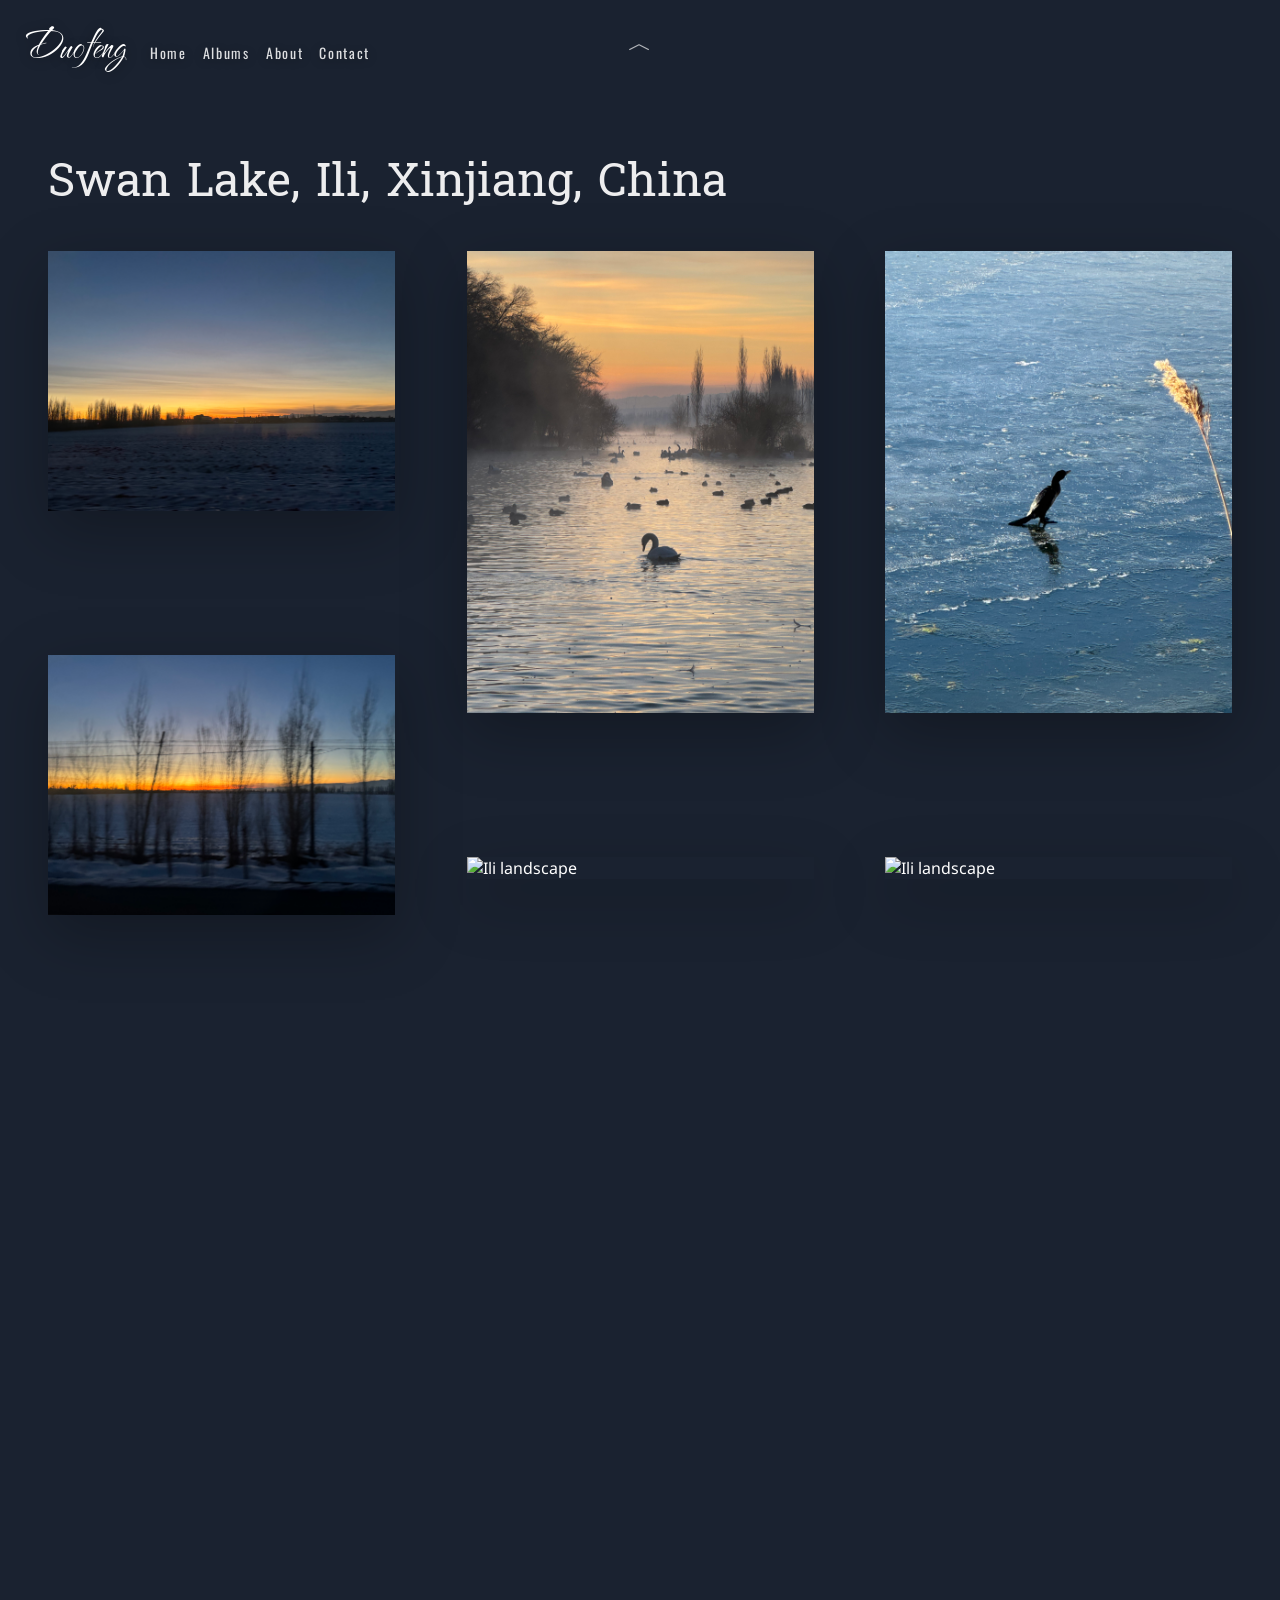
==== commit e9d8d5bf: "update website" ====
--- a/location.html
+++ b/location.html
@@ -83,7 +83,7 @@
         </figure>
 
         <figure class="location-card reveal">
-          <img src="sl/sl4.jpg" alt="Ili landscape" loading="lazy">
+          <img src="sl/sl4.jpg" alt="Ili landscape">
         </figure>
 
         <figure class="location-card reveal">
@@ -95,7 +95,7 @@
         </figure>
 
         <figure class="location-card reveal">
-          <img src="sl/sl7.jpg" alt="Ili landscape" loading="lazy">
+          <img src="sl/sl7.jpg" alt="Ili landscape">
         </figure>
 
         <figure class="location-card reveal">
@@ -107,7 +107,7 @@
         </figure>
 
         <figure class="location-card reveal">
-          <img src="sl/sl10.jpg" alt="Ili landscape" loading="lazy">
+          <img src="sl/sl10.jpg" alt="Ili landscape">
         </figure>
       </div>
     </section>
@@ -118,83 +118,83 @@
 
       <div class="location-grid">
         <figure class="location-card reveal">
-          <img src="sayram/s0.jpg" alt="Sayram Lake Scenery" loading="lazy">
-        </figure>
-
-        <figure class="location-card reveal">
-          <img src="sayram/s1.jpg" alt="Sayram Lake Scenery" loading="lazy">
-        </figure>
-
-        <figure class="location-card reveal">
-          <img src="sayram/s2.jpg" alt="Sayram Lake Scenery" loading="lazy">
-        </figure>
-
-        <figure class="location-card reveal">
-          <img src="sayram/s3.jpg" alt="Sayram Lake Scenery" loading="lazy">
-        </figure>
-
-        <figure class="location-card reveal">
-          <img src="sayram/s4.jpg" alt="Sayram Lake Scenery" loading="lazy">
-        </figure>
-
-        <figure class="location-card reveal">
-          <img src="sayram/s5.jpg" alt="Sayram Lake Scenery" loading="lazy"> 
-        </figure>
-
-        <figure class="location-card reveal">
-          <img src="sayram/s6.jpg" alt="Sayram Lake Scenery" loading="lazy">
-        </figure>
-
-        <figure class="location-card reveal">
-          <img src="sayram/s7.jpg" alt="Sayram Lake Scenery" loading="lazy">
-        </figure>
-
-        <figure class="location-card reveal">
-          <img src="sayram/s8.jpg" alt="Sayram Lake Scenery" loading="lazy">
-        </figure>
-
-        <figure class="location-card reveal">
-          <img src="sayram/s9.jpg" alt="Sayram Lake Scenery" loading="lazy">
-        </figure>
-
-        <figure class="location-card reveal">
-          <img src="sayram/s10.jpg" alt="Sayram Lake Scenery" loading="lazy">
-        </figure>
-
-        <figure class="location-card reveal">
-          <img src="sayram/s11.jpg" alt="Sayram Lake Scenery" loading="lazy">
-        </figure>
-
-        <figure class="location-card reveal">
-          <img src="sayram/s12.jpg" alt="Sayram Lake Scenery" loading="lazy">
-        </figure>
-
-        <figure class="location-card reveal">
-          <img src="sayram/s13.jpg" alt="Sayram Lake Scenery" loading="lazy">
-        </figure>
-
-        <figure class="location-card reveal">
-          <img src="sayram/s14.jpg" alt="Sayram Lake Scenery" loading="lazy">
-        </figure>
-
-        <figure class="location-card reveal">
-          <img src="sayram/s15.jpg" alt="Sayram Lake Scenery" loading="lazy">
-        </figure>
-
-        <figure class="location-card reveal">
-          <img src="sayram/s16.jpg" alt="Sayram Lake Scenery" loading="lazy">
-        </figure>
-
-        <figure class="location-card reveal">
-          <img src="sayram/s17.jpg" alt="Sayram Lake Scenery" loading="lazy">
-        </figure>
-
-        <figure class="location-card reveal">
-          <img src="sayram/s18.jpg" alt="Sayram Lake Scenery" loading="lazy">
-        </figure>
-
-        <figure class="location-card reveal">
-          <img src="sayram/s19.jpg" alt="Sayram Lake Scenery" loading="lazy">
+          <img src="sayram/s0.jpg" alt="Sayram Lake Scenery">
+        </figure>
+
+        <figure class="location-card reveal">
+          <img src="sayram/s1.jpg" alt="Sayram Lake Scenery">
+        </figure>
+
+        <figure class="location-card reveal">
+          <img src="sayram/s2.jpg" alt="Sayram Lake Scenery">
+        </figure>
+
+        <figure class="location-card reveal">
+          <img src="sayram/s3.jpg" alt="Sayram Lake Scenery">
+        </figure>
+
+        <figure class="location-card reveal">
+          <img src="sayram/s4.jpg" alt="Sayram Lake Scenery">
+        </figure>
+
+        <figure class="location-card reveal">
+          <img src="sayram/s5.jpg" alt="Sayram Lake Scenery">
+        </figure>
+
+        <figure class="location-card reveal">
+          <img src="sayram/s6.jpg" alt="Sayram Lake Scenery">
+        </figure>
+
+        <figure class="location-card reveal">
+          <img src="sayram/s7.jpg" alt="Sayram Lake Scenery">
+        </figure>
+
+        <figure class="location-card reveal">
+          <img src="sayram/s8.jpg" alt="Sayram Lake Scenery">
+        </figure>
+
+        <figure class="location-card reveal">
+          <img src="sayram/s9.jpg" alt="Sayram Lake Scenery">
+        </figure>
+
+        <figure class="location-card reveal">
+          <img src="sayram/s10.jpg" alt="Sayram Lake Scenery">
+        </figure>
+
+        <figure class="location-card reveal">
+          <img src="sayram/s11.jpg" alt="Sayram Lake Scenery">
+        </figure>
+
+        <figure class="location-card reveal">
+          <img src="sayram/s12.jpg" alt="Sayram Lake Scenery">
+        </figure>
+
+        <figure class="location-card reveal">
+          <img src="sayram/s13.jpg" alt="Sayram Lake Scenery">
+        </figure>
+
+        <figure class="location-card reveal">
+          <img src="sayram/s14.jpg" alt="Sayram Lake Scenery">
+        </figure>
+
+        <figure class="location-card reveal">
+          <img src="sayram/s15.jpg" alt="Sayram Lake Scenery">
+        </figure>
+
+        <figure class="location-card reveal">
+          <img src="sayram/s16.jpg" alt="Sayram Lake Scenery">
+        </figure>
+
+        <figure class="location-card reveal">
+          <img src="sayram/s17.jpg" alt="Sayram Lake Scenery">
+        </figure>
+
+        <figure class="location-card reveal">
+          <img src="sayram/s18.jpg" alt="Sayram Lake Scenery">
+        </figure>
+
+        <figure class="location-card reveal">
+          <img src="sayram/s19.jpg" alt="Sayram Lake Scenery">
         </figure>
 
       </div>
@@ -206,63 +206,63 @@
 
       <div class="location-grid">
         <figure class="location-card reveal">
-          <img src="hemu/h0.jpg" alt="Hemu Scenery" loading="lazy">
-        </figure>
-
-        <figure class="location-card reveal">
-          <img src="hemu/h1.jpg" alt="Hemu Scenery" loading="lazy">
-        </figure>
-
-        <figure class="location-card reveal">
-          <img src="hemu/h2.jpg" alt="Hemu Scenery" loading="lazy">
-        </figure>
-
-        <figure class="location-card reveal">
-          <img src="hemu/h3.jpg" alt="Hemu Scenery" loading="lazy">
-        </figure>
-
-        <figure class="location-card reveal">
-          <img src="hemu/h4.jpg" alt="Hemu Scenery" loading="lazy">
-        </figure>
-
-        <figure class="location-card reveal">
-          <img src="hemu/h5.jpg" alt="Hemu Scenery" loading="lazy">
-        </figure>
-
-        <figure class="location-card reveal">
-          <img src="hemu/h6.jpg" alt="Hemu Scenery" loading="lazy">
-        </figure>
-
-        <figure class="location-card reveal">
-          <img src="hemu/h7.jpg" alt="Hemu Scenery" loading="lazy">
-        </figure>
-
-        <figure class="location-card reveal">
-          <img src="hemu/h8.jpg" alt="Hemu Scenery" loading="lazy">
-        </figure>
-
-        <figure class="location-card reveal">
-          <img src="hemu/h9.jpg" alt="Hemu Scenery" loading="lazy">
-        </figure>
-
-        <figure class="location-card reveal">
-          <img src="hemu/h10.jpg" alt="Hemu Scenery" loading="lazy">
-        </figure>
-
-        <figure class="location-card reveal">
-          <img src="hemu/h11.jpg" alt="Hemu Scenery" loading="lazy">
-        </figure>
-
-        <figure class="location-card reveal">
-          <img src="hemu/h12.jpg" alt="Hemu Scenery" loading="lazy">
-        </figure>
-
-        <figure class="location-card reveal">
-          <img src="hemu/h13.jpg" alt="Hemu Scenery" loading="lazy">
-        </figure>
-
-        <figure class="location-card reveal">
-          <img src="hemu/h14.jpg" alt="Hemu Scenery" loading="lazy">
+          <img src="hemu/h0.jpg" alt="Hemu Scenery">
+        </figure>
+
+        <figure class="location-card reveal">
+          <img src="hemu/h1.jpg" alt="Hemu Scenery">
+        </figure>
+
+        <figure class="location-card reveal">
+          <img src="hemu/h2.jpg" alt="Hemu Scenery">
+        </figure>
+
+        <figure class="location-card reveal">
+          <img src="hemu/h3.jpg" alt="Hemu Scenery">
+        </figure>
+
+        <figure class="location-card reveal">
+          <img src="hemu/h4.jpg" alt="Hemu Scenery">
+        </figure>
+
+        <figure class="location-card reveal">
+          <img src="hemu/h5.jpg" alt="Hemu Scenery">
+        </figure>
+
+        <figure class="location-card reveal">
+          <img src="hemu/h6.jpg" alt="Hemu Scenery">
+        </figure>
+
+        <figure class="location-card reveal">
+          <img src="hemu/h7.jpg" alt="Hemu Scenery">
+        </figure>
+
+        <figure class="location-card reveal">
+          <img src="hemu/h8.jpg" alt="Hemu Scenery">
+        </figure>
+
+        <figure class="location-card reveal">
+          <img src="hemu/h9.jpg" alt="Hemu Scenery">
+        </figure>
+
+        <figure class="location-card reveal">
+          <img src="hemu/h10.jpg" alt="Hemu Scenery">
+        </figure>
+
+        <figure class="location-card reveal">
+          <img src="hemu/h11.jpg" alt="Hemu Scenery">
+        </figure>
+
+        <figure class="location-card reveal">
+          <img src="hemu/h12.jpg" alt="Hemu Scenery">
+        </figure>
+
+        <figure class="location-card reveal">
+          <img src="hemu/h13.jpg" alt="Hemu Scenery">
+        </figure>
+
+        <figure class="location-card reveal">
+          <img src="hemu/h14.jpg" alt="Hemu Scenery">
         </figure>
 
       </div>
@@ -274,83 +274,83 @@
 
       <div class="location-grid">
         <figure class="location-card reveal">
-          <img src="k/k0.jpg" alt="Kanas Scenery" loading="lazy">
-        </figure>
-
-        <figure class="location-card reveal">
-          <img src="k/k1.jpg" alt="Kanas Scenery" loading="lazy">
-        </figure>
-
-        <figure class="location-card reveal">
-          <img src="k/k2.jpg" alt="Kanas Scenery" loading="lazy">
-        </figure>
-
-        <figure class="location-card reveal">
-          <img src="k/k3.jpg" alt="Kanas Scenery" loading="lazy">
-        </figure>
-
-        <figure class="location-card reveal">
-          <img src="k/k4.jpg" alt="Kanas Scenery" loading="lazy">
-        </figure>
-
-        <figure class="location-card reveal">
-          <img src="k/k5.jpg" alt="Kanas Scenery" loading="lazy">
-        </figure>
-
-        <figure class="location-card reveal">
-          <img src="k/k6.jpg" alt="Kanas Scenery" loading="lazy">
-        </figure>
-
-        <figure class="location-card reveal">
-          <img src="k/k7.jpg" alt="Kanas Scenery" loading="lazy">
-        </figure>
-
-        <figure class="location-card reveal">
-          <img src="k/k8.jpg" alt="Kanas Scenery" loading="lazy">
-        </figure>
-
-        <figure class="location-card reveal">
-          <img src="k/k9.jpg" alt="Kanas Scenery" loading="lazy">
-        </figure>
-
-        <figure class="location-card reveal">
-          <img src="k/k10.jpg" alt="Kanas Scenery" loading="lazy">
-        </figure>
-
-        <figure class="location-card reveal">
-          <img src="k/k11.jpg" alt="Kanas Scenery" loading="lazy">
-        </figure>
-
-        <figure class="location-card reveal">
-          <img src="k/k12.jpg" alt="Kanas Scenery" loading="lazy">
-        </figure>
-
-        <figure class="location-card reveal">
-          <img src="k/k13.jpg" alt="Kanas Scenery" loading="lazy">
-        </figure>
-
-        <figure class="location-card reveal">
-          <img src="k/k14.jpg" alt="Kanas Scenery" loading="lazy">
-        </figure>
-
-        <figure class="location-card reveal">
-          <img src="k/k15.jpg" alt="Kanas Scenery" loading="lazy">
-        </figure>
-
-        <figure class="location-card reveal">
-          <img src="k/k16.jpg" alt="Kanas Scenery" loading="lazy">
-        </figure>
-
-        <figure class="location-card reveal">
-          <img src="k/k17.jpg" alt="Kanas Scenery" loading="lazy">
-        </figure>
-
-        <figure class="location-card reveal">
-          <img src="k/k18.jpg" alt="Kanas Scenery" loading="lazy">
-        </figure>
-
-        <figure class="location-card reveal">
-          <img src="k/k19.jpg" alt="Kanas Scenery" loading="lazy">
+          <img src="k/k0.jpg" alt="Kanas Scenery">
+        </figure>
+
+        <figure class="location-card reveal">
+          <img src="k/k1.jpg" alt="Kanas Scenery">
+        </figure>
+
+        <figure class="location-card reveal">
+          <img src="k/k2.jpg" alt="Kanas Scenery">
+        </figure>
+
+        <figure class="location-card reveal">
+          <img src="k/k3.jpg" alt="Kanas Scenery">
+        </figure>
+
+        <figure class="location-card reveal">
+          <img src="k/k4.jpg" alt="Kanas Scenery">
+        </figure>
+
+        <figure class="location-card reveal">
+          <img src="k/k5.jpg" alt="Kanas Scenery">
+        </figure>
+
+        <figure class="location-card reveal">
+          <img src="k/k6.jpg" alt="Kanas Scenery">
+        </figure>
+
+        <figure class="location-card reveal">
+          <img src="k/k7.jpg" alt="Kanas Scenery">
+        </figure>
+
+        <figure class="location-card reveal">
+          <img src="k/k8.jpg" alt="Kanas Scenery">
+        </figure>
+
+        <figure class="location-card reveal">
+          <img src="k/k9.jpg" alt="Kanas Scenery">
+        </figure>
+
+        <figure class="location-card reveal">
+          <img src="k/k10.jpg" alt="Kanas Scenery">
+        </figure>
+
+        <figure class="location-card reveal">
+          <img src="k/k11.jpg" alt="Kanas Scenery">
+        </figure>
+
+        <figure class="location-card reveal">
+          <img src="k/k12.jpg" alt="Kanas Scenery">
+        </figure>
+
+        <figure class="location-card reveal">
+          <img src="k/k13.jpg" alt="Kanas Scenery">
+        </figure>
+
+        <figure class="location-card reveal">
+          <img src="k/k14.jpg" alt="Kanas Scenery">
+        </figure>
+
+        <figure class="location-card reveal">
+          <img src="k/k15.jpg" alt="Kanas Scenery">
+        </figure>
+
+        <figure class="location-card reveal">
+          <img src="k/k16.jpg" alt="Kanas Scenery">
+        </figure>
+
+        <figure class="location-card reveal">
+          <img src="k/k17.jpg" alt="Kanas Scenery">
+        </figure>
+
+        <figure class="location-card reveal">
+          <img src="k/k18.jpg" alt="Kanas Scenery">
+        </figure>
+
+        <figure class="location-card reveal">
+          <img src="k/k19.jpg" alt="Kanas Scenery">
         </figure>
 
       </div>
@@ -441,11 +441,12 @@
       entries.forEach(entry => {
         if (entry.isIntersecting){
           entry.target.classList.add("is-visible");
-          observer.unobserve(entry.target);
+        } else {
+          entry.target.classList.remove("is-visible");
         }
       });
     }, {
-      threshold: 0.12
+      threshold: 0.15
     });
 
     reveals.forEach(item => observer.observe(item));
